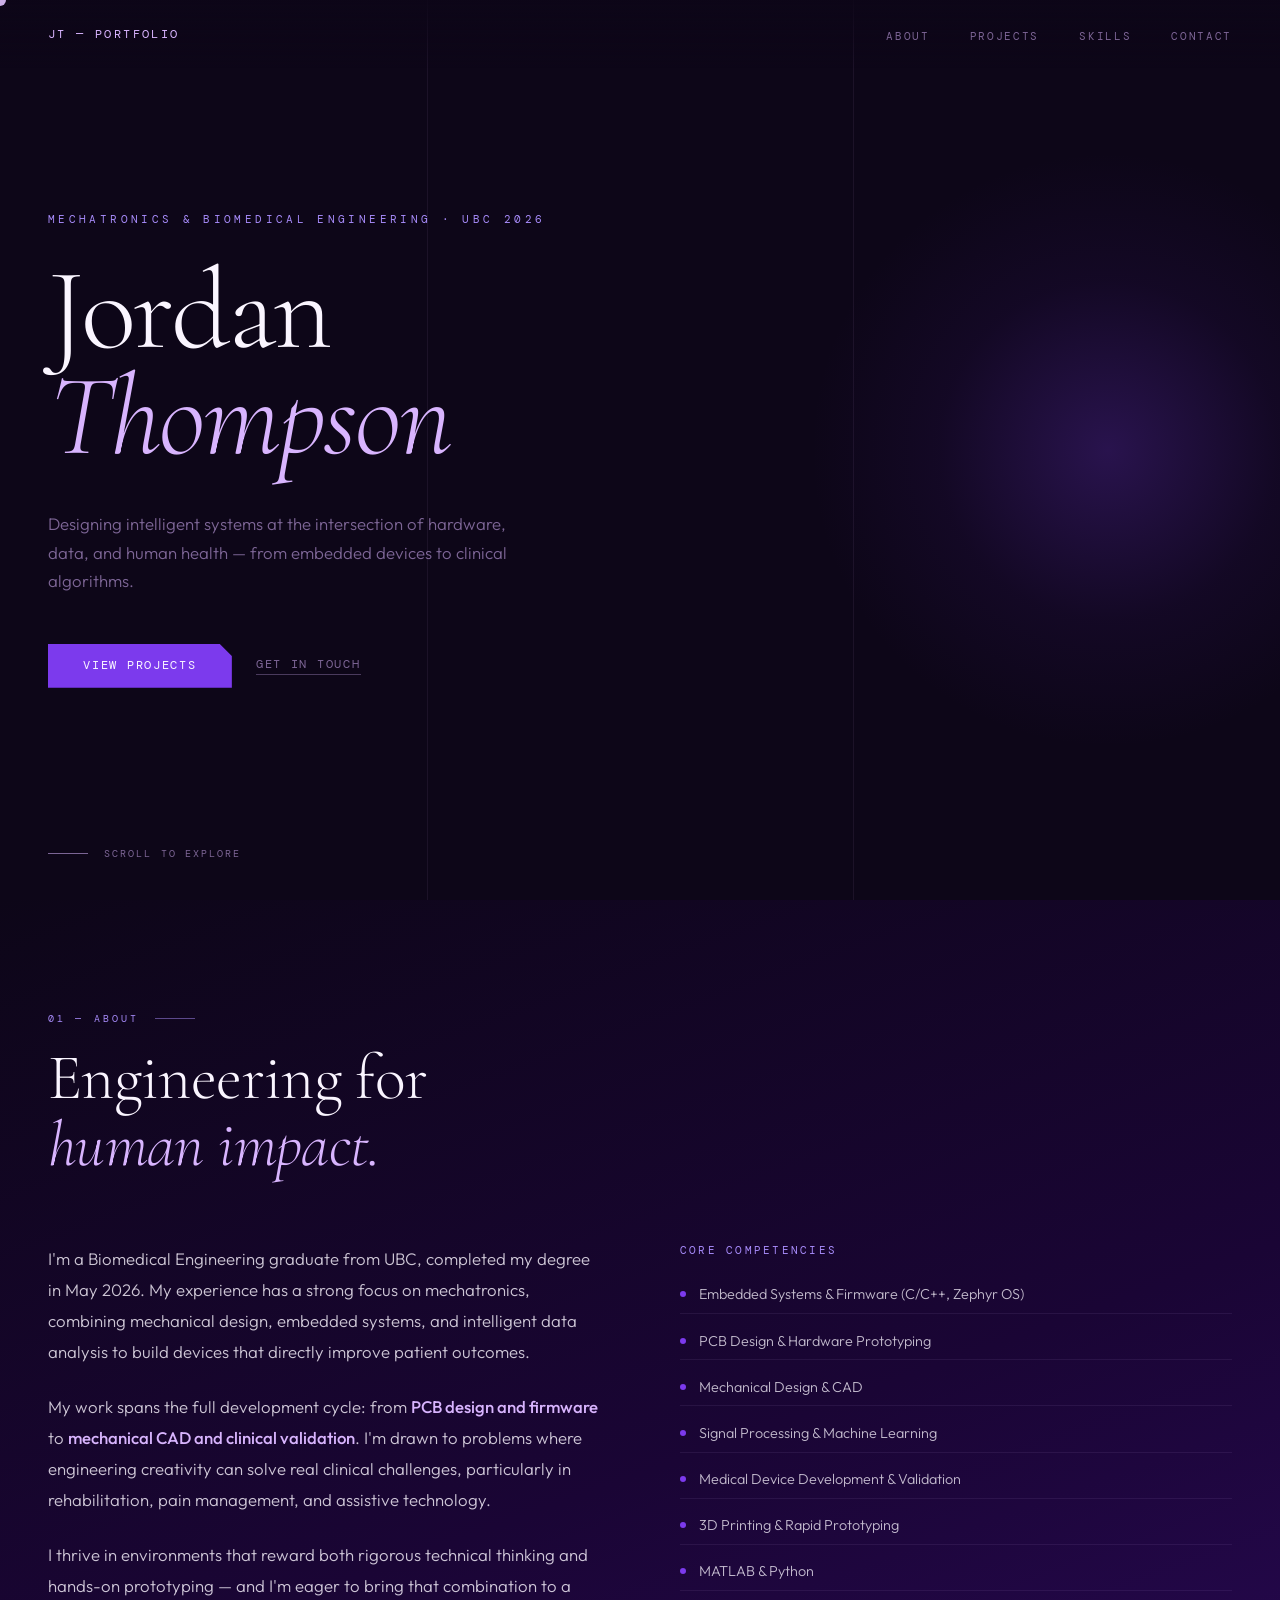
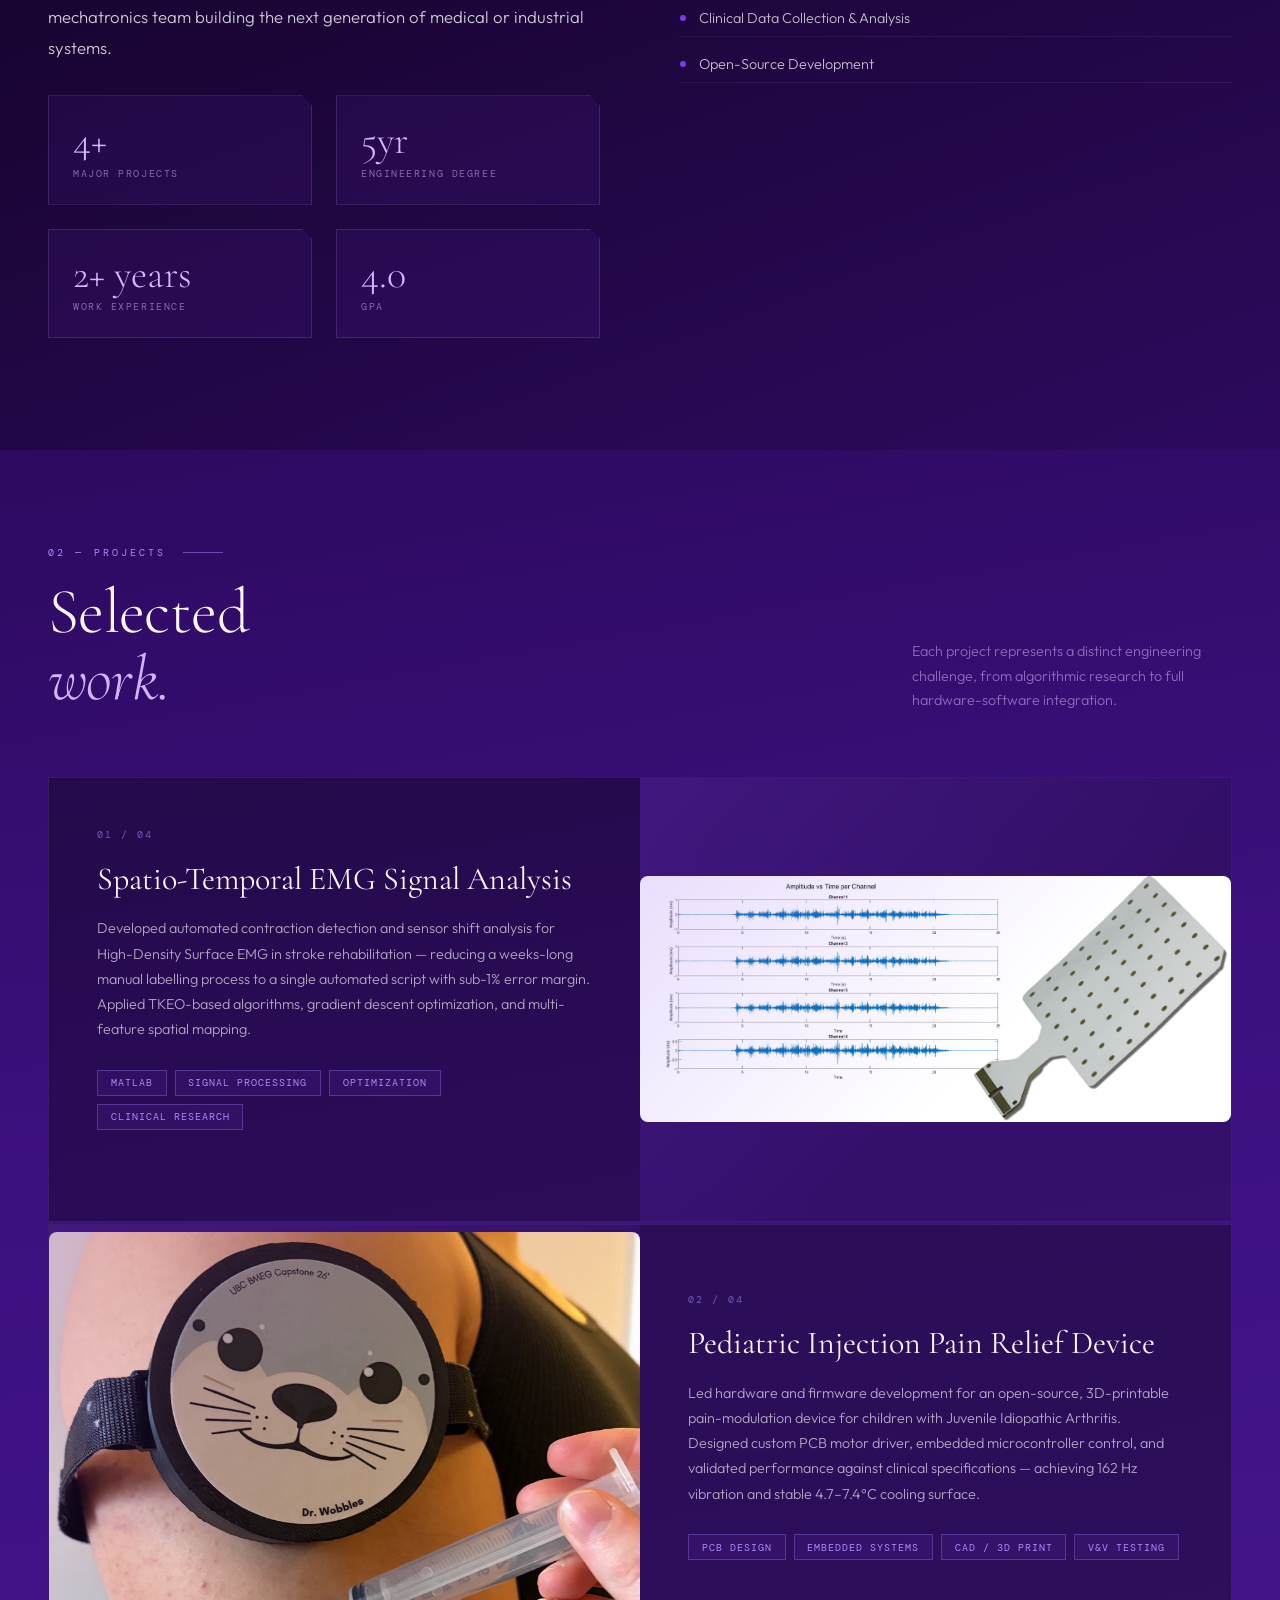
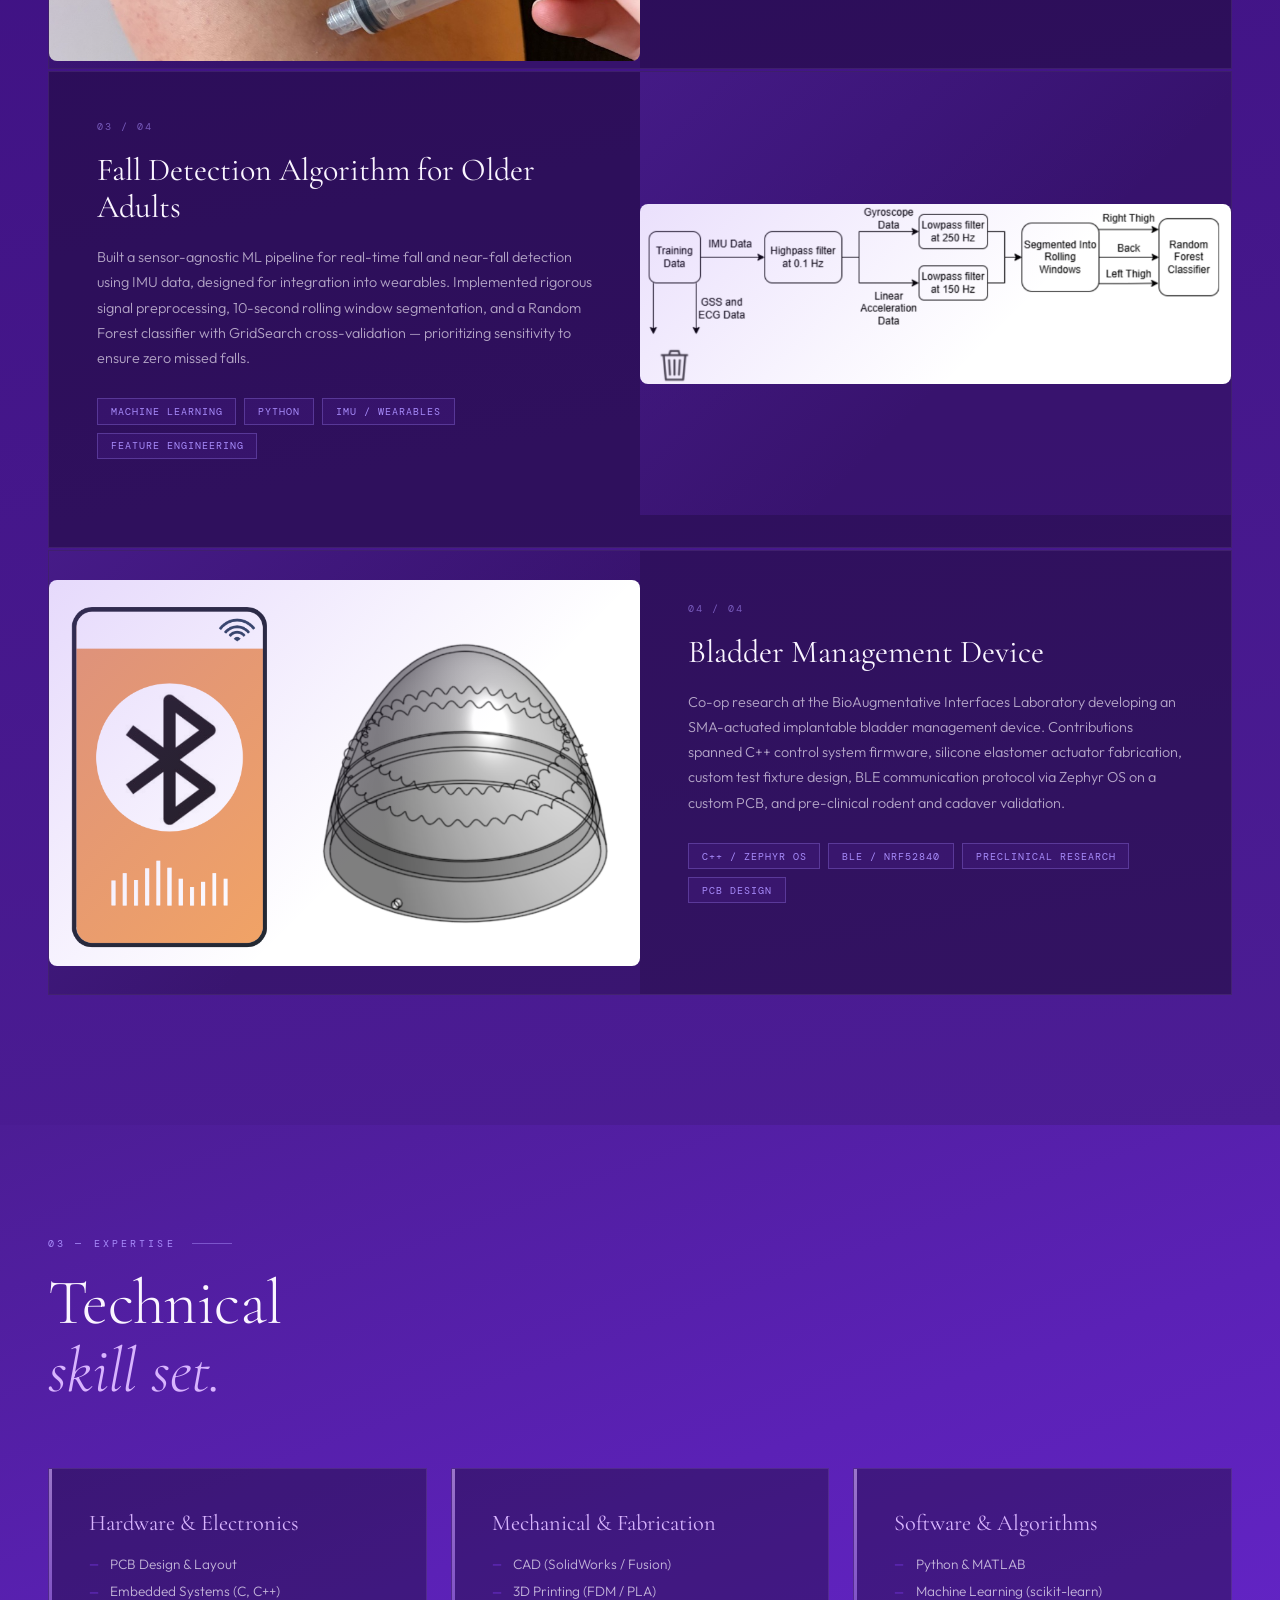
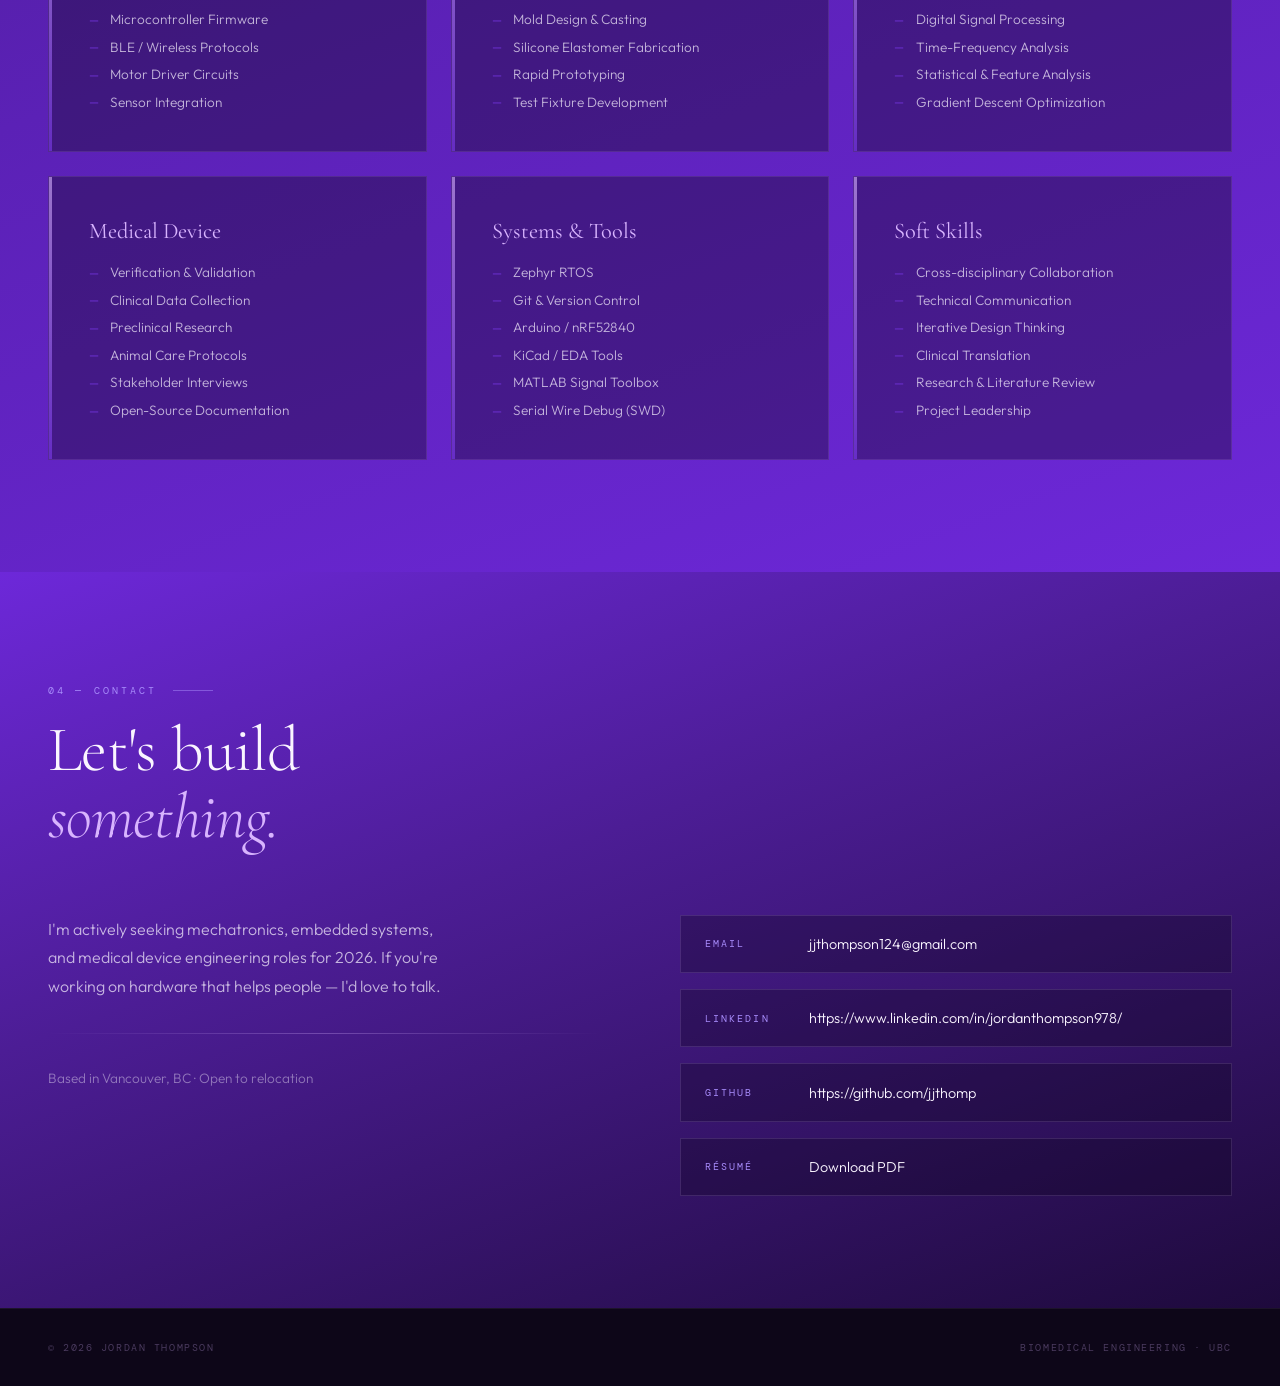
==== index.html @ 3b3543ed "Version 1 of online portfolio" ====
<!DOCTYPE html>
<html lang="en">
<head>
<meta charset="UTF-8">
<meta name="viewport" content="width=device-width, initial-scale=1.0">
<title>Jordan Thompson: Biomedical and Mechatronics Engineer</title>
<link href="https://fonts.googleapis.com/css2?family=Cormorant+Garamond:ital,wght@0,300;0,400;0,600;1,300;1,400&family=DM+Mono:wght@300;400;500&family=Outfit:wght@200;300;400;500;600&display=swap" rel="stylesheet">
<style>
  :root {
    --lilac: #d8b4fe;
    --lavender: #a78bfa;
    --violet: #7c3aed;
    --deep: #4c1d95;
    --midnight: #1e0a3c;
    --nearblack: #0d0618;
    --white: #faf5ff;
    --muted: rgba(216,180,254,0.55);
  }

  *, *::before, *::after { box-sizing: border-box; margin: 0; padding: 0; }

  html { scroll-behavior: smooth; }

  body {
    font-family: 'Outfit', sans-serif;
    background: var(--nearblack);
    color: var(--white);
    overflow-x: hidden;
    cursor: none;
  }

  /* CUSTOM CURSOR */
  .cursor {
    position: fixed;
    width: 12px; height: 12px;
    background: var(--lilac);
    border-radius: 50%;
    pointer-events: none;
    z-index: 9999;
    transform: translate(-50%, -50%);
    transition: transform 0.1s, background 0.3s, width 0.3s, height 0.3s;
    mix-blend-mode: difference;
  }

  /* NAV */
  nav {
    position: fixed;
    top: 0; left: 0; right: 0;
    z-index: 100;
    padding: 1.5rem 3rem;
    display: flex;
    justify-content: space-between;
    align-items: center;
    mix-blend-mode: normal;
    background: linear-gradient(to bottom, rgba(13,6,24,0.9) 0%, transparent 100%);
    backdrop-filter: blur(0px);
  }

  .nav-logo {
    font-family: 'DM Mono', monospace;
    font-size: 0.75rem;
    letter-spacing: 0.2em;
    color: var(--lilac);
    text-transform: uppercase;
    text-decoration: none;
  }

  .nav-links {
    display: flex;
    gap: 2.5rem;
    list-style: none;
  }

  .nav-links a {
    font-family: 'DM Mono', monospace;
    font-size: 0.7rem;
    letter-spacing: 0.15em;
    text-transform: uppercase;
    color: var(--muted);
    text-decoration: none;
    transition: color 0.3s;
  }

  .nav-links a:hover { color: var(--lilac); }

  /* HERO */
  #hero {
    min-height: 100vh;
    background: var(--nearblack);
    display: flex;
    flex-direction: column;
    justify-content: center;
    padding: 0 3rem;
    position: relative;
    overflow: hidden;
  }

  .hero-grid-line {
    position: absolute;
    top: 0; bottom: 0;
    width: 1px;
    background: rgba(216,180,254,0.07);
  }

  .hero-circle {
    position: absolute;
    right: -10%;
    top: 50%;
    transform: translateY(-50%);
    width: 600px; height: 600px;
    border-radius: 50%;
    background: radial-gradient(circle at center, rgba(124,58,237,0.25) 0%, rgba(76,29,149,0.1) 40%, transparent 70%);
    animation: breathe 6s ease-in-out infinite;
  }

  @keyframes breathe {
    0%, 100% { transform: translateY(-50%) scale(1); }
    50% { transform: translateY(-50%) scale(1.08); }
  }

  .hero-tag {
    font-family: 'DM Mono', monospace;
    font-size: 0.7rem;
    letter-spacing: 0.3em;
    text-transform: uppercase;
    color: var(--lavender);
    margin-bottom: 2rem;
    opacity: 0;
    animation: fadeUp 1s 0.3s forwards;
  }

  .hero-name {
    font-family: 'Cormorant Garamond', serif;
    font-size: clamp(4rem, 9vw, 9rem);
    font-weight: 300;
    line-height: 0.92;
    letter-spacing: -0.02em;
    color: var(--white);
    opacity: 0;
    animation: fadeUp 1s 0.5s forwards;
  }

  .hero-name em {
    font-style: italic;
    color: var(--lilac);
  }

  .hero-sub {
    margin-top: 2.5rem;
    font-size: 1.05rem;
    font-weight: 300;
    color: var(--muted);
    max-width: 480px;
    line-height: 1.7;
    opacity: 0;
    animation: fadeUp 1s 0.7s forwards;
  }

  .hero-cta {
    margin-top: 3rem;
    display: flex;
    gap: 1.5rem;
    align-items: center;
    opacity: 0;
    animation: fadeUp 1s 0.9s forwards;
  }

  .btn-primary {
    display: inline-block;
    padding: 0.9rem 2.2rem;
    background: var(--violet);
    color: var(--white);
    text-decoration: none;
    font-family: 'DM Mono', monospace;
    font-size: 0.72rem;
    letter-spacing: 0.15em;
    text-transform: uppercase;
    border: none;
    cursor: none;
    transition: background 0.3s, transform 0.2s;
    clip-path: polygon(0 0, calc(100% - 12px) 0, 100% 12px, 100% 100%, 0 100%);
  }
  .btn-primary:hover { background: var(--lavender); transform: translateY(-2px); }

  .btn-ghost {
    font-family: 'DM Mono', monospace;
    font-size: 0.72rem;
    letter-spacing: 0.15em;
    text-transform: uppercase;
    color: var(--muted);
    text-decoration: none;
    border-bottom: 1px solid rgba(216,180,254,0.3);
    padding-bottom: 2px;
    cursor: none;
    transition: color 0.3s, border-color 0.3s;
  }
  .btn-ghost:hover { color: var(--lilac); border-color: var(--lilac); }

  .hero-scroll-indicator {
    position: absolute;
    bottom: 2.5rem;
    left: 3rem;
    display: flex;
    align-items: center;
    gap: 1rem;
    opacity: 0;
    animation: fadeUp 1s 1.2s forwards;
  }

  .scroll-line {
    width: 40px; height: 1px;
    background: var(--muted);
    position: relative;
    overflow: hidden;
  }
  .scroll-line::after {
    content: '';
    position: absolute;
    top: 0; left: -100%;
    width: 100%; height: 100%;
    background: var(--lilac);
    animation: scrollSlide 2s 1.5s ease-in-out infinite;
  }
  @keyframes scrollSlide {
    0% { left: -100%; }
    100% { left: 100%; }
  }

  .scroll-text {
    font-family: 'DM Mono', monospace;
    font-size: 0.65rem;
    letter-spacing: 0.2em;
    text-transform: uppercase;
    color: var(--muted);
  }

  @keyframes fadeUp {
    from { opacity: 0; transform: translateY(30px); }
    to { opacity: 1; transform: translateY(0); }
  }

  /* SECTION BASE */
  section {
    min-height: 100vh;
    padding: 7rem 3rem;
    position: relative;
    overflow: hidden;
  }

  /* SECTION LABEL */
  .section-label {
    font-family: 'DM Mono', monospace;
    font-size: 0.65rem;
    letter-spacing: 0.3em;
    text-transform: uppercase;
    color: var(--lavender);
    margin-bottom: 1.2rem;
    display: flex;
    align-items: center;
    gap: 1rem;
  }
  .section-label::after {
    content: '';
    flex: 0 0 40px;
    height: 1px;
    background: var(--lavender);
    opacity: 0.5;
  }

  .section-title {
    font-family: 'Cormorant Garamond', serif;
    font-size: clamp(2.5rem, 5vw, 4.5rem);
    font-weight: 300;
    line-height: 1.05;
    letter-spacing: -0.01em;
  }

  /* ABOUT */
  #about {
    background: linear-gradient(160deg, #0d0618 0%, #1a0535 50%, #2d0a5f 100%);
  }

  .about-layout {
    display: grid;
    grid-template-columns: 1fr 1fr;
    gap: 5rem;
    margin-top: 4rem;
    align-items: start;
  }

  .about-text p {
    font-size: 1.05rem;
    font-weight: 300;
    line-height: 1.85;
    color: rgba(250,245,255,0.8);
    margin-bottom: 1.5rem;
  }

  .about-text p strong {
    color: var(--lilac);
    font-weight: 500;
  }

  .about-stats {
    display: grid;
    grid-template-columns: 1fr 1fr;
    gap: 1.5rem;
    margin-top: 2rem;
  }

  .stat-box {
    padding: 1.5rem;
    border: 1px solid rgba(216,180,254,0.15);
    background: rgba(124,58,237,0.08);
    clip-path: polygon(0 0, calc(100% - 10px) 0, 100% 10px, 100% 100%, 0 100%);
    transition: border-color 0.3s, background 0.3s;
  }
  .stat-box:hover {
    border-color: rgba(216,180,254,0.4);
    background: rgba(124,58,237,0.15);
  }

  .stat-value {
    font-family: 'Cormorant Garamond', serif;
    font-size: 2.5rem;
    font-weight: 300;
    color: var(--lilac);
    line-height: 1;
  }

  .stat-label {
    font-family: 'DM Mono', monospace;
    font-size: 0.65rem;
    letter-spacing: 0.15em;
    text-transform: uppercase;
    color: var(--muted);
    margin-top: 0.4rem;
  }

  .about-skills-title {
    font-family: 'DM Mono', monospace;
    font-size: 0.7rem;
    letter-spacing: 0.2em;
    text-transform: uppercase;
    color: var(--lavender);
    margin-bottom: 1.2rem;
  }

  .skill-list {
    list-style: none;
    display: flex;
    flex-direction: column;
    gap: 0.5rem;
  }

  .skill-list li {
    display: flex;
    align-items: center;
    gap: 0.8rem;
    font-size: 0.9rem;
    font-weight: 300;
    color: rgba(250,245,255,0.75);
    padding: 0.6rem 0;
    border-bottom: 1px solid rgba(216,180,254,0.08);
  }

  .skill-list li::before {
    content: '';
    width: 6px; height: 6px;
    background: var(--violet);
    border-radius: 50%;
    flex-shrink: 0;
  }

  /* PROJECTS */
  #projects {
    background: linear-gradient(170deg, #2d0a5f 0%, #3d1080 30%, #4c1d95 100%);
    min-height: auto;
    padding-bottom: 8rem;
  }

  .projects-intro {
    display: flex;
    justify-content: space-between;
    align-items: flex-end;
    margin-bottom: 4rem;
    flex-wrap: wrap;
    gap: 2rem;
  }

  .project-card {
    display: grid;
    grid-template-columns: 1fr 1fr;
    gap: 0;
    margin-bottom: 2px;
    background: rgba(13,6,24,0.4);
    border: 1px solid rgba(216,180,254,0.1);
    opacity: 0;
    transform: translateY(40px);
    transition: opacity 0.6s ease, transform 0.6s ease, border-color 0.4s, background 0.3s;
    text-decoration: none;
    color: inherit;
    cursor: none;
  }

  .project-card.visible {
    opacity: 1;
    transform: translateY(0);
  }

  .project-card:hover {
    border-color: rgba(216,180,254,0.4);
    background: rgba(20,8,40,0.7);
  }

  .project-card:hover .project-arrow {
    opacity: 1;
    transform: translateX(0);
  }

  .project-card:nth-child(even) {
    direction: rtl;
  }
  .project-card:nth-child(even) > * {
    direction: ltr;
  }

  .project-image-area {
    aspect-ratio: 4/3;
    background: rgba(76,29,149,0.3);
    position: relative;
    overflow: hidden;
    display: flex;
    align-items: center;
    justify-content: center;
  }

  .project-image-area img {
    width: 100%;
    height: 100%;
    object-fit: cover;
    display: block;
    max-width: 800px; 
    height: auto;     
    border-radius: 8px;
  }


  .project-image-placeholder {
    display: flex;
    flex-direction: column;
    align-items: center;
    gap: 1rem;
    opacity: 0.4;
  }

  .placeholder-icon {
    width: 60px; height: 60px;
    border: 1px solid var(--muted);
    border-radius: 50%;
    display: flex;
    align-items: center;
    justify-content: center;
    font-size: 1.5rem;
  }

  .placeholder-text {
    font-family: 'DM Mono', monospace;
    font-size: 0.65rem;
    letter-spacing: 0.2em;
    text-transform: uppercase;
    color: var(--muted);
    text-align: center;
  }

  .project-image-area::before {
    content: '';
    position: absolute;
    inset: 0;
    background: linear-gradient(135deg, rgba(124,58,237,0.2) 0%, transparent 60%);
    z-index: 1;
    pointer-events: none;
  }

  .project-content {
    padding: 3rem;
    display: flex;
    flex-direction: column;
    justify-content: center;
    gap: 1.2rem;
  }

  .project-arrow {
    display: inline-flex;
    align-items: center;
    gap: 0.5rem;
    font-family: 'DM Mono', monospace;
    font-size: 0.65rem;
    letter-spacing: 0.15em;
    text-transform: uppercase;
    color: var(--lavender);
    opacity: 0;
    transform: translateX(-8px);
    transition: opacity 0.3s, transform 0.3s;
    margin-top: 0.5rem;
  }
  .project-arrow::after { content: ' →'; }

  .project-number {
    font-family: 'DM Mono', monospace;
    font-size: 0.65rem;
    letter-spacing: 0.2em;
    color: var(--lavender);
    opacity: 0.6;
  }

  .project-title {
    font-family: 'Cormorant Garamond', serif;
    font-size: 2rem;
    font-weight: 400;
    line-height: 1.15;
    color: var(--white);
  }

  .project-desc {
    font-size: 0.9rem;
    font-weight: 300;
    line-height: 1.75;
    color: rgba(250,245,255,0.65);
  }

  .project-tags {
    display: flex;
    flex-wrap: wrap;
    gap: 0.5rem;
    margin-top: 0.5rem;
  }

  .tag {
    font-family: 'DM Mono', monospace;
    font-size: 0.62rem;
    letter-spacing: 0.1em;
    text-transform: uppercase;
    padding: 0.35rem 0.8rem;
    border: 1px solid rgba(167,139,250,0.3);
    color: var(--lavender);
    background: rgba(124,58,237,0.1);
  }

  /* SKILLS SECTION */
  #skills {
    background: linear-gradient(160deg, #4c1d95 0%, #5b21b6 40%, #6d28d9 100%);
  }

  .skills-grid {
    display: grid;
    grid-template-columns: repeat(3, 1fr);
    gap: 1.5rem;
    margin-top: 4rem;
  }

  .skill-category {
    padding: 2.5rem;
    border: 1px solid rgba(216,180,254,0.12);
    background: rgba(13,6,24,0.35);
    position: relative;
    overflow: hidden;
    transition: border-color 0.3s;
  }

  .skill-category::before {
    content: '';
    position: absolute;
    top: 0; left: 0;
    width: 3px; height: 100%;
    background: linear-gradient(to bottom, var(--lilac), var(--violet));
    opacity: 0.6;
  }

  .skill-category:hover {
    border-color: rgba(216,180,254,0.3);
  }

  .skill-category-title {
    font-family: 'Cormorant Garamond', serif;
    font-size: 1.4rem;
    font-weight: 400;
    color: var(--lilac);
    margin-bottom: 1.2rem;
  }

  .skill-items {
    list-style: none;
    display: flex;
    flex-direction: column;
    gap: 0.6rem;
  }

  .skill-items li {
    font-size: 0.85rem;
    font-weight: 300;
    color: rgba(250,245,255,0.7);
    display: flex;
    align-items: center;
    gap: 0.7rem;
  }

  .skill-items li::before {
    content: '—';
    color: var(--violet);
    font-size: 0.75rem;
  }

  /* CONTACT */
  #contact {
    background: linear-gradient(160deg, #6d28d9 0%, #4c1d95 40%, #1e0a3c 100%);
    min-height: 60vh;
    display: flex;
    flex-direction: column;
    justify-content: center;
  }

  .contact-layout {
    display: grid;
    grid-template-columns: 1fr 1fr;
    gap: 5rem;
    margin-top: 4rem;
    align-items: start;
  }

  .contact-text {
    font-size: 1rem;
    font-weight: 300;
    line-height: 1.8;
    color: rgba(250,245,255,0.7);
    max-width: 400px;
  }

  .contact-links {
    display: flex;
    flex-direction: column;
    gap: 1rem;
  }

  .contact-link {
    display: flex;
    align-items: center;
    gap: 1.5rem;
    padding: 1.2rem 1.5rem;
    border: 1px solid rgba(216,180,254,0.15);
    background: rgba(13,6,24,0.3);
    text-decoration: none;
    color: var(--white);
    transition: background 0.3s, border-color 0.3s, transform 0.2s;
    cursor: none;
  }

  .contact-link:hover {
    background: rgba(124,58,237,0.2);
    border-color: rgba(216,180,254,0.4);
    transform: translateX(6px);
  }

  .contact-link-label {
    font-family: 'DM Mono', monospace;
    font-size: 0.65rem;
    letter-spacing: 0.2em;
    text-transform: uppercase;
    color: var(--lavender);
    flex: 0 0 80px;
  }

  .contact-link-value {
    font-size: 0.9rem;
    font-weight: 300;
  }

  /* FOOTER */
  footer {
    background: var(--nearblack);
    padding: 2rem 3rem;
    display: flex;
    justify-content: space-between;
    align-items: center;
    border-top: 1px solid rgba(216,180,254,0.08);
  }

  footer p {
    font-family: 'DM Mono', monospace;
    font-size: 0.65rem;
    letter-spacing: 0.15em;
    color: rgba(216,180,254,0.3);
    text-transform: uppercase;
  }

  /* DIVIDER */
  .divider {
    width: 100%;
    height: 1px;
    background: linear-gradient(to right, transparent, rgba(216,180,254,0.3), transparent);
    margin: 2rem 0;
  }

  /* DECORATIVE */
  .deco-dot-grid {
    position: absolute;
    pointer-events: none;
    opacity: 0.04;
  }

  /* SCROLL FADE IN */
  .fade-in {
    opacity: 0;
    transform: translateY(30px);
    transition: opacity 0.7s ease, transform 0.7s ease;
  }
  .fade-in.visible {
    opacity: 1;
    transform: translateY(0);
  }

  /* RESPONSIVE */
  @media (max-width: 900px) {
    nav { padding: 1.2rem 1.5rem; }
    section { padding: 5rem 1.5rem; }
    #hero { padding: 0 1.5rem; }
    .about-layout, .contact-layout, .skills-grid { grid-template-columns: 1fr; gap: 2rem; }
    .project-card { grid-template-columns: 1fr; }
    .project-card:nth-child(even) { direction: ltr; }
    .skills-grid { grid-template-columns: 1fr 1fr; }
    .hero-circle { width: 300px; height: 300px; }
    .nav-links { gap: 1.2rem; }
  }

  @media (max-width: 600px) {
    .skills-grid { grid-template-columns: 1fr; }
    .about-stats { grid-template-columns: 1fr; }
    .hero-name { font-size: 3.5rem; }
    .nav-links { display: none; }
  }
</style>
</head>
<body>

<div class="cursor" id="cursor"></div>
<div class="cursor-ring" id="cursorRing"></div>

<nav>
  <a href="#hero" class="nav-logo">JT — Portfolio</a>
  <ul class="nav-links">
    <li><a href="#about">About</a></li>
    <li><a href="#projects">Projects</a></li>
    <li><a href="#skills">Skills</a></li>
    <li><a href="#contact">Contact</a></li>
  </ul>
</nav>

<!-- HERO -->
<section id="hero">
  <!-- Grid lines decoration -->
  <div class="hero-grid-line" style="left: 33.33%"></div>
  <div class="hero-grid-line" style="left: 66.66%"></div>
  <div class="hero-circle"></div>

  <div style="position:relative; z-index:2; max-width: 900px;">
    <p class="hero-tag">Mechatronics &amp; Biomedical Engineering · UBC 2026</p>
    <h1 class="hero-name">Jordan<br><em>Thompson</em></h1>
    <p class="hero-sub">Designing intelligent systems at the intersection of hardware, data, and human health — from embedded devices to clinical algorithms.</p>
    <div class="hero-cta">
      <a href="#projects" class="btn-primary">View Projects</a>
      <a href="#contact" class="btn-ghost">Get in Touch</a>
    </div>
  </div>

  <div class="hero-scroll-indicator">
    <div class="scroll-line"></div>
    <span class="scroll-text">Scroll to explore</span>
  </div>
</section>

<!-- ABOUT -->
<section id="about">
  <div class="section-label">01 — About</div>
  <h2 class="section-title fade-in">Engineering for<br><em style="font-style:italic; color: var(--lilac);">human impact.</em></h2>

  <div class="about-layout">
    <div class="about-text fade-in">
      <p>I'm a Biomedical Engineering graduate from UBC</strong>, completed my degree in May 2026. My experience has a strong focus on mechatronics, combining mechanical design, embedded systems, and intelligent data analysis to build devices that directly improve patient outcomes.</p>
      <p>My work spans the full development cycle: from <strong>PCB design and firmware</strong> to <strong>mechanical CAD and clinical validation</strong>. I'm drawn to problems where engineering creativity can solve real clinical challenges, particularly in rehabilitation, pain management, and assistive technology.</p>
      <p>I thrive in environments that reward both rigorous technical thinking and hands-on prototyping — and I'm eager to bring that combination to a mechatronics team building the next generation of medical or industrial systems.</p>

      <div class="about-stats">
        <div class="stat-box">
          <div class="stat-value">4+</div>
          <div class="stat-label">Major Projects</div>
        </div>
        <div class="stat-box">
          <div class="stat-value">5yr</div>
          <div class="stat-label">Engineering Degree</div>
        </div>
        <div class="stat-box">
          <div class="stat-value">2+ years </div>
          <div class="stat-label">Work Experience</div>
        </div>
        <div class="stat-box">
          <div class="stat-value">4.0</div>
          <div class="stat-label">GPA</div>
        </div>
      </div>
    </div>

    <div class="fade-in">
      <p class="about-skills-title">Core Competencies</p>
      <ul class="skill-list">
        <li>Embedded Systems & Firmware (C/C++, Zephyr OS)</li>
        <li>PCB Design & Hardware Prototyping</li>
        <li>Mechanical Design & CAD</li>
        <li>Signal Processing & Machine Learning</li>
        <li>Medical Device Development & Validation</li>
        <li>3D Printing & Rapid Prototyping</li>
        <li>MATLAB & Python</li>
        <li>Clinical Data Collection & Analysis</li>
        <li>Open-Source Development</li>
      </ul>
    </div>
  </div>
</section>

<!-- PROJECTS -->
<section id="projects" style="padding-top: 6rem;">
  <div class="projects-intro">
    <div>
      <div class="section-label">02 — Projects</div>
      <h2 class="section-title fade-in">Selected<br><em style="font-style:italic; color: var(--lilac);">work.</em></h2>
    </div>
    <p class="fade-in" style="max-width:320px; font-size:0.9rem; font-weight:300; color:var(--muted); line-height:1.7;">Each project represents a distinct engineering challenge, from algorithmic research to full hardware-software integration.</p>
  </div>

  <!-- Project 1 -->
  <a href="project-emg.html" class="project-card">
    <div class="project-image-area">
      <img src="sEMG_photo.png" alt="EMG Signal Analysis">
    </div>
    <div class="project-content">
      <span class="project-number">01 / 04</span>
      <h3 class="project-title">Spatio-Temporal EMG Signal Analysis</h3>
      <p class="project-desc">Developed automated contraction detection and sensor shift analysis for High-Density Surface EMG in stroke rehabilitation — reducing a weeks-long manual labelling process to a single automated script with sub-1% error margin. Applied TKEO-based algorithms, gradient descent optimization, and multi-feature spatial mapping.</p>
      <div class="project-tags">
        <span class="tag">MATLAB</span>
        <span class="tag">Signal Processing</span>
        <span class="tag">Optimization</span>
        <span class="tag">Clinical Research</span>
      </div>
      <span class="project-arrow">View case study</span>
    </div>
  </a>

  <!-- Project 2 -->
  <a href="project-pain-device.html" class="project-card">
    <div class="project-image-area">
      <img src="Picture1.png" alt="Pediatric Pain Device">
    </div>
    <div class="project-content">
      <span class="project-number">02 / 04</span>
      <h3 class="project-title">Pediatric Injection Pain Relief Device</h3>
      <p class="project-desc">Led hardware and firmware development for an open-source, 3D-printable pain-modulation device for children with Juvenile Idiopathic Arthritis. Designed custom PCB motor driver, embedded microcontroller control, and validated performance against clinical specifications — achieving 162 Hz vibration and stable 4.7–7.4°C cooling surface.</p>
      <div class="project-tags">
        <span class="tag">PCB Design</span>
        <span class="tag">Embedded Systems</span>
        <span class="tag">CAD / 3D Print</span>
        <span class="tag">V&amp;V Testing</span>
      </div>
      <span class="project-arrow">View case study</span>
    </div>
  </a>

  <!-- Project 3 -->
  <a href="project-fall-detection.html" class="project-card">
    <div class="project-image-area">
      <img src="processPipeline.png" alt="Fall Detection">
    </div>
    <div class="project-content">
      <span class="project-number">03 / 04</span>
      <h3 class="project-title">Fall Detection Algorithm for Older Adults</h3>
      <p class="project-desc">Built a sensor-agnostic ML pipeline for real-time fall and near-fall detection using IMU data, designed for integration into wearables. Implemented rigorous signal preprocessing, 10-second rolling window segmentation, and a Random Forest classifier with GridSearch cross-validation — prioritizing sensitivity to ensure zero missed falls.</p>
      <div class="project-tags">
        <span class="tag">Machine Learning</span>
        <span class="tag">Python</span>
        <span class="tag">IMU / Wearables</span>
        <span class="tag">Feature Engineering</span>
      </div>
      <span class="project-arrow">View case study</span>
    </div>
  </a>

  <!-- Project 4 -->
  <a href="project-bladder.html" class="project-card">
    <div class="project-image-area">
      <img src="bladderCoverPhoto.png" alt="Bladder Management Device">
      </div>
    </div>
    <div class="project-content">
      <span class="project-number">04 / 04</span>
      <h3 class="project-title">Bladder Management Device</h3>
      <p class="project-desc">Co-op research at the BioAugmentative Interfaces Laboratory developing an SMA-actuated implantable bladder management device. Contributions spanned C++ control system firmware, silicone elastomer actuator fabrication, custom test fixture design, BLE communication protocol via Zephyr OS on a custom PCB, and pre-clinical rodent and cadaver validation.</p>
      <div class="project-tags">
        <span class="tag">C++ / Zephyr OS</span>
        <span class="tag">BLE / nRF52840</span>
        <span class="tag">Preclinical Research</span>
        <span class="tag">PCB Design</span>
      </div>
      <span class="project-arrow">View case study</span>
    </div>
  </a>

</section>

<!-- SKILLS -->
<section id="skills">
  <div class="section-label">03 — Expertise</div>
  <h2 class="section-title fade-in">Technical<br><em style="font-style:italic; color: var(--lilac);">skill set.</em></h2>

  <div class="skills-grid">
    <div class="skill-category fade-in">
      <h3 class="skill-category-title">Hardware & Electronics</h3>
      <ul class="skill-items">
        <li>PCB Design & Layout</li>
        <li>Embedded Systems (C, C++)</li>
        <li>Microcontroller Firmware</li>
        <li>BLE / Wireless Protocols</li>
        <li>Motor Driver Circuits</li>
        <li>Sensor Integration</li>
      </ul>
    </div>

    <div class="skill-category fade-in" style="transition-delay:0.1s">
      <h3 class="skill-category-title">Mechanical & Fabrication</h3>
      <ul class="skill-items">
        <li>CAD (SolidWorks / Fusion)</li>
        <li>3D Printing (FDM / PLA)</li>
        <li>Mold Design & Casting</li>
        <li>Silicone Elastomer Fabrication</li>
        <li>Rapid Prototyping</li>
        <li>Test Fixture Development</li>
      </ul>
    </div>

    <div class="skill-category fade-in" style="transition-delay:0.2s">
      <h3 class="skill-category-title">Software & Algorithms</h3>
      <ul class="skill-items">
        <li>Python & MATLAB</li>
        <li>Machine Learning (scikit-learn)</li>
        <li>Digital Signal Processing</li>
        <li>Time-Frequency Analysis</li>
        <li>Statistical & Feature Analysis</li>
        <li>Gradient Descent Optimization</li>
      </ul>
    </div>

    <div class="skill-category fade-in" style="transition-delay:0.1s">
      <h3 class="skill-category-title">Medical Device</h3>
      <ul class="skill-items">
        <li>Verification & Validation</li>
        <li>Clinical Data Collection</li>
        <li>Preclinical Research</li>
        <li>Animal Care Protocols</li>
        <li>Stakeholder Interviews</li>
        <li>Open-Source Documentation</li>
      </ul>
    </div>

    <div class="skill-category fade-in" style="transition-delay:0.2s">
      <h3 class="skill-category-title">Systems & Tools</h3>
      <ul class="skill-items">
        <li>Zephyr RTOS</li>
        <li>Git & Version Control</li>
        <li>Arduino / nRF52840</li>
        <li>KiCad / EDA Tools</li>
        <li>MATLAB Signal Toolbox</li>
        <li>Serial Wire Debug (SWD)</li>
      </ul>
    </div>

    <div class="skill-category fade-in" style="transition-delay:0.3s">
      <h3 class="skill-category-title">Soft Skills</h3>
      <ul class="skill-items">
        <li>Cross-disciplinary Collaboration</li>
        <li>Technical Communication</li>
        <li>Iterative Design Thinking</li>
        <li>Clinical Translation</li>
        <li>Research & Literature Review</li>
        <li>Project Leadership</li>
      </ul>
    </div>
  </div>
</section>

<!-- CONTACT -->
<section id="contact">
  <div class="section-label">04 — Contact</div>
  <h2 class="section-title fade-in">Let's build<br><em style="font-style:italic; color: var(--lilac);">something.</em></h2>

  <div class="contact-layout">
    <div class="fade-in">
      <p class="contact-text">I'm actively seeking mechatronics, embedded systems, and medical device engineering roles for 2026. If you're working on hardware that helps people — I'd love to talk.</p>
      <div class="divider"></div>
      <p class="contact-text" style="font-size:0.85rem; opacity:0.6;">Based in Vancouver, BC · Open to relocation</p>
    </div>

    <div class="contact-links fade-in">
      <!-- Replace the href and display values with your real info -->
      <a href="mailto:jjthompson124@gmail.com" class="contact-link">
        <span class="contact-link-label">Email</span>
        <span class="contact-link-value">jjthompson124@gmail.com</span>
      </a>
      <a href="https://www.linkedin.com/in/jordanthompson978/" class="contact-link" target="_blank">
        <span class="contact-link-label">LinkedIn</span>
        <span class="contact-link-value">https://www.linkedin.com/in/jordanthompson978/</span>
      </a>
      <a href="https://github.com/jjthomp" class="contact-link" target="_blank">
        <span class="contact-link-label">GitHub</span>
        <span class="contact-link-value">https://github.com/jjthomp</span>
      </a>
      <a href="Jordan Thompson Resume PDF.pdf" class="contact-link" target="_blank">
        <span class="contact-link-label">Résumé</span>
        <span class="contact-link-value">Download PDF</span>
      </a>
    </div>
  </div>
</section>

<footer>
  <p>© 2026 Jordan Thompson</p>
  <p>Biomedical Engineering · UBC</p>
</footer>

<script>
  // Custom cursor
  const cursor = document.getElementById('cursor');
  const ring = document.getElementById('cursorRing');
  let mx = 0, my = 0, rx = 0, ry = 0;

  document.addEventListener('mousemove', e => {
    mx = e.clientX; my = e.clientY;
    cursor.style.left = mx + 'px';
    cursor.style.top = my + 'px';
  });

  function animateRing() {
    rx += (mx - rx) * 0.12;
    ry += (my - ry) * 0.12;
    ring.style.left = rx + 'px';
    ring.style.top = ry + 'px';
    requestAnimationFrame(animateRing);
  }
  animateRing();

  document.querySelectorAll('a, button').forEach(el => {
    el.addEventListener('mouseenter', () => {
      cursor.style.transform = 'translate(-50%,-50%) scale(2)';
      ring.style.transform = 'translate(-50%,-50%) scale(1.5)';
    });
    el.addEventListener('mouseleave', () => {
      cursor.style.transform = 'translate(-50%,-50%) scale(1)';
      ring.style.transform = 'translate(-50%,-50%) scale(1)';
    });
  });

  // Scroll-triggered fade-ins
  const observer = new IntersectionObserver((entries) => {
    entries.forEach(entry => {
      if (entry.isIntersecting) {
        entry.target.classList.add('visible');
      }
    });
  }, { threshold: 0.15 });

  document.querySelectorAll('.fade-in, .project-card').forEach(el => {
    observer.observe(el);
  });

  // Stagger project cards
  document.querySelectorAll('.project-card').forEach((card, i) => {
    card.style.transitionDelay = (i * 0.12) + 's';
  });
</script>
</body>
</html>
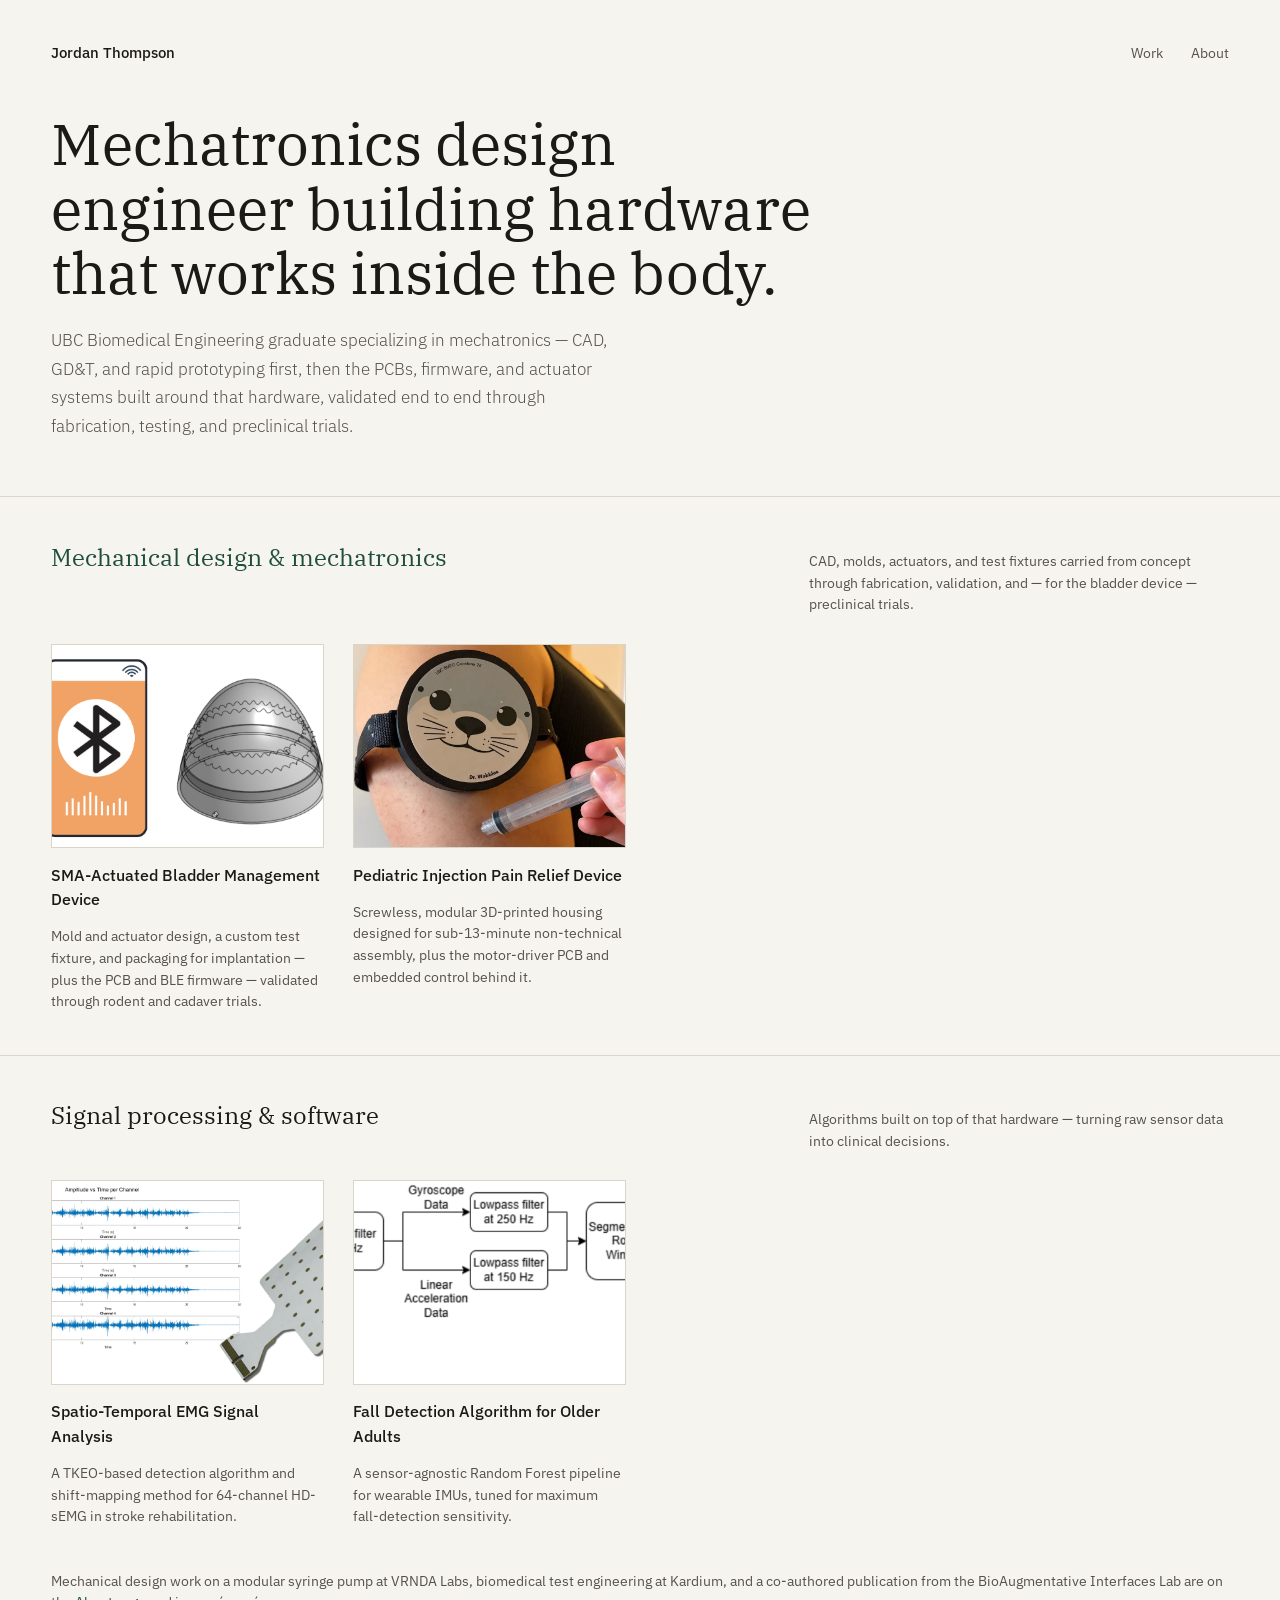
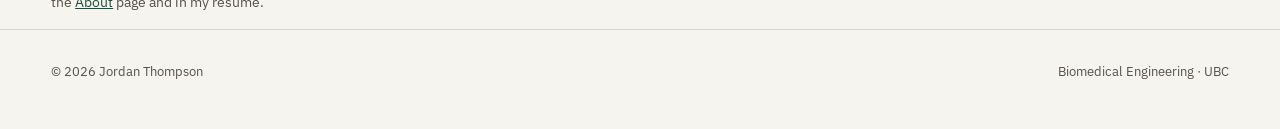
==== commit d43cf21e: "Publication added, theme change, new updates" ====
--- a/index.html
+++ b/index.html
@@ -3,1086 +3,177 @@
 <head>
 <meta charset="UTF-8">
 <meta name="viewport" content="width=device-width, initial-scale=1.0">
-<title>Jordan Thompson: Biomedical and Mechatronics Engineer</title>
-<link href="https://fonts.googleapis.com/css2?family=Cormorant+Garamond:ital,wght@0,300;0,400;0,600;1,300;1,400&family=DM+Mono:wght@300;400;500&family=Outfit:wght@200;300;400;500;600&display=swap" rel="stylesheet">
+<title>Jordan Thompson — Mechatronics Engineer</title>
+<meta name="description" content="Jordan Thompson: mechanical design and mechatronics engineer. CAD, actuator hardware, and firmware for medical devices.">
+<link rel="stylesheet" href="base.css">
 <style>
-  :root {
-    --lilac: #d8b4fe;
-    --lavender: #a78bfa;
-    --violet: #7c3aed;
-    --deep: #4c1d95;
-    --midnight: #1e0a3c;
-    --nearblack: #0d0618;
-    --white: #faf5ff;
-    --muted: rgba(216,180,254,0.55);
+  .intro {
+    max-width: 1280px;
+    margin: 0 auto;
+    padding: 1.5rem 4vw 3.5rem;
+  }
+  .intro h1 {
+    font-family: 'IBM Plex Serif', serif;
+    font-weight: 400;
+    font-size: clamp(2.2rem, 5vw, 3.6rem);
+    line-height: 1.12;
+    max-width: 780px;
+    margin-bottom: 1.3rem;
+  }
+  .intro p {
+    font-size: 1.05rem;
+    color: var(--ink-soft);
+    max-width: 560px;
+    line-height: 1.7;
+    font-weight: 300;
   }
 
-  *, *::before, *::after { box-sizing: border-box; margin: 0; padding: 0; }
-
-  html { scroll-behavior: smooth; }
-
-  body {
-    font-family: 'Outfit', sans-serif;
-    background: var(--nearblack);
-    color: var(--white);
-    overflow-x: hidden;
-    cursor: none;
+  .category {
+    max-width: 1280px;
+    margin: 0 auto;
+    padding: 2.6rem 4vw;
+    border-top: 1px solid var(--line);
+  }
+  .category-heading {
+    display: flex;
+    align-items: baseline;
+    justify-content: space-between;
+    gap: 1.5rem;
+    margin-bottom: 1.8rem;
+    flex-wrap: wrap;
+  }
+  .category-heading h2 {
+    font-family: 'IBM Plex Serif', serif;
+    font-weight: 400;
+    font-size: 1.5rem;
+  }
+  .category-heading p {
+    font-size: 0.9rem;
+    color: var(--ink-soft);
+    max-width: 420px;
   }
 
-  /* CUSTOM CURSOR */
-  .cursor {
-    position: fixed;
-    width: 12px; height: 12px;
-    background: var(--lilac);
-    border-radius: 50%;
-    pointer-events: none;
-    z-index: 9999;
-    transform: translate(-50%, -50%);
-    transition: transform 0.1s, background 0.3s, width 0.3s, height 0.3s;
-    mix-blend-mode: difference;
+  .tile-grid {
+    display: grid;
+    grid-template-columns: repeat(auto-fill, minmax(260px, 1fr));
+    gap: 2.2rem 1.8rem;
   }
-
-  /* NAV */
-  nav {
-    position: fixed;
-    top: 0; left: 0; right: 0;
-    z-index: 100;
-    padding: 1.5rem 3rem;
-    display: flex;
-    justify-content: space-between;
-    align-items: center;
-    mix-blend-mode: normal;
-    background: linear-gradient(to bottom, rgba(13,6,24,0.9) 0%, transparent 100%);
-    backdrop-filter: blur(0px);
-  }
-
-  .nav-logo {
-    font-family: 'DM Mono', monospace;
-    font-size: 0.75rem;
-    letter-spacing: 0.2em;
-    color: var(--lilac);
-    text-transform: uppercase;
+  .tile {
     text-decoration: none;
-  }
-
-  .nav-links {
-    display: flex;
-    gap: 2.5rem;
-    list-style: none;
-  }
-
-  .nav-links a {
-    font-family: 'DM Mono', monospace;
-    font-size: 0.7rem;
-    letter-spacing: 0.15em;
-    text-transform: uppercase;
-    color: var(--muted);
-    text-decoration: none;
-    transition: color 0.3s;
-  }
-
-  .nav-links a:hover { color: var(--lilac); }
-
-  /* HERO */
-  #hero {
-    min-height: 100vh;
-    background: var(--nearblack);
+    color: inherit;
     display: flex;
     flex-direction: column;
-    justify-content: center;
-    padding: 0 3rem;
-    position: relative;
-    overflow: hidden;
+    gap: 0.9rem;
   }
-
-  .hero-grid-line {
-    position: absolute;
-    top: 0; bottom: 0;
-    width: 1px;
-    background: rgba(216,180,254,0.07);
-  }
-
-  .hero-circle {
-    position: absolute;
-    right: -10%;
-    top: 50%;
-    transform: translateY(-50%);
-    width: 600px; height: 600px;
-    border-radius: 50%;
-    background: radial-gradient(circle at center, rgba(124,58,237,0.25) 0%, rgba(76,29,149,0.1) 40%, transparent 70%);
-    animation: breathe 6s ease-in-out infinite;
-  }
-
-  @keyframes breathe {
-    0%, 100% { transform: translateY(-50%) scale(1); }
-    50% { transform: translateY(-50%) scale(1.08); }
-  }
-
-  .hero-tag {
-    font-family: 'DM Mono', monospace;
-    font-size: 0.7rem;
-    letter-spacing: 0.3em;
-    text-transform: uppercase;
-    color: var(--lavender);
-    margin-bottom: 2rem;
-    opacity: 0;
-    animation: fadeUp 1s 0.3s forwards;
-  }
-
-  .hero-name {
-    font-family: 'Cormorant Garamond', serif;
-    font-size: clamp(4rem, 9vw, 9rem);
-    font-weight: 300;
-    line-height: 0.92;
-    letter-spacing: -0.02em;
-    color: var(--white);
-    opacity: 0;
-    animation: fadeUp 1s 0.5s forwards;
-  }
-
-  .hero-name em {
-    font-style: italic;
-    color: var(--lilac);
-  }
-
-  .hero-sub {
-    margin-top: 2.5rem;
-    font-size: 1.05rem;
-    font-weight: 300;
-    color: var(--muted);
-    max-width: 480px;
-    line-height: 1.7;
-    opacity: 0;
-    animation: fadeUp 1s 0.7s forwards;
-  }
-
-  .hero-cta {
-    margin-top: 3rem;
-    display: flex;
-    gap: 1.5rem;
-    align-items: center;
-    opacity: 0;
-    animation: fadeUp 1s 0.9s forwards;
-  }
-
-  .btn-primary {
-    display: inline-block;
-    padding: 0.9rem 2.2rem;
-    background: var(--violet);
-    color: var(--white);
-    text-decoration: none;
-    font-family: 'DM Mono', monospace;
-    font-size: 0.72rem;
-    letter-spacing: 0.15em;
-    text-transform: uppercase;
-    border: none;
-    cursor: none;
-    transition: background 0.3s, transform 0.2s;
-    clip-path: polygon(0 0, calc(100% - 12px) 0, 100% 12px, 100% 100%, 0 100%);
-  }
-  .btn-primary:hover { background: var(--lavender); transform: translateY(-2px); }
-
-  .btn-ghost {
-    font-family: 'DM Mono', monospace;
-    font-size: 0.72rem;
-    letter-spacing: 0.15em;
-    text-transform: uppercase;
-    color: var(--muted);
-    text-decoration: none;
-    border-bottom: 1px solid rgba(216,180,254,0.3);
-    padding-bottom: 2px;
-    cursor: none;
-    transition: color 0.3s, border-color 0.3s;
-  }
-  .btn-ghost:hover { color: var(--lilac); border-color: var(--lilac); }
-
-  .hero-scroll-indicator {
-    position: absolute;
-    bottom: 2.5rem;
-    left: 3rem;
-    display: flex;
-    align-items: center;
-    gap: 1rem;
-    opacity: 0;
-    animation: fadeUp 1s 1.2s forwards;
-  }
-
-  .scroll-line {
-    width: 40px; height: 1px;
-    background: var(--muted);
-    position: relative;
-    overflow: hidden;
-  }
-  .scroll-line::after {
-    content: '';
-    position: absolute;
-    top: 0; left: -100%;
-    width: 100%; height: 100%;
-    background: var(--lilac);
-    animation: scrollSlide 2s 1.5s ease-in-out infinite;
-  }
-  @keyframes scrollSlide {
-    0% { left: -100%; }
-    100% { left: 100%; }
-  }
-
-  .scroll-text {
-    font-family: 'DM Mono', monospace;
-    font-size: 0.65rem;
-    letter-spacing: 0.2em;
-    text-transform: uppercase;
-    color: var(--muted);
-  }
-
-  @keyframes fadeUp {
-    from { opacity: 0; transform: translateY(30px); }
-    to { opacity: 1; transform: translateY(0); }
-  }
-
-  /* SECTION BASE */
-  section {
-    min-height: 100vh;
-    padding: 7rem 3rem;
-    position: relative;
-    overflow: hidden;
-  }
-
-  /* SECTION LABEL */
-  .section-label {
-    font-family: 'DM Mono', monospace;
-    font-size: 0.65rem;
-    letter-spacing: 0.3em;
-    text-transform: uppercase;
-    color: var(--lavender);
-    margin-bottom: 1.2rem;
-    display: flex;
-    align-items: center;
-    gap: 1rem;
-  }
-  .section-label::after {
-    content: '';
-    flex: 0 0 40px;
-    height: 1px;
-    background: var(--lavender);
-    opacity: 0.5;
-  }
-
-  .section-title {
-    font-family: 'Cormorant Garamond', serif;
-    font-size: clamp(2.5rem, 5vw, 4.5rem);
-    font-weight: 300;
-    line-height: 1.05;
-    letter-spacing: -0.01em;
-  }
-
-  /* ABOUT */
-  #about {
-    background: linear-gradient(160deg, #0d0618 0%, #1a0535 50%, #2d0a5f 100%);
-  }
-
-  .about-layout {
-    display: grid;
-    grid-template-columns: 1fr 1fr;
-    gap: 5rem;
-    margin-top: 4rem;
-    align-items: start;
-  }
-
-  .about-text p {
-    font-size: 1.05rem;
-    font-weight: 300;
-    line-height: 1.85;
-    color: rgba(250,245,255,0.8);
-    margin-bottom: 1.5rem;
-  }
-
-  .about-text p strong {
-    color: var(--lilac);
-    font-weight: 500;
-  }
-
-  .about-stats {
-    display: grid;
-    grid-template-columns: 1fr 1fr;
-    gap: 1.5rem;
-    margin-top: 2rem;
-  }
-
-  .stat-box {
-    padding: 1.5rem;
-    border: 1px solid rgba(216,180,254,0.15);
-    background: rgba(124,58,237,0.08);
-    clip-path: polygon(0 0, calc(100% - 10px) 0, 100% 10px, 100% 100%, 0 100%);
-    transition: border-color 0.3s, background 0.3s;
-  }
-  .stat-box:hover {
-    border-color: rgba(216,180,254,0.4);
-    background: rgba(124,58,237,0.15);
-  }
-
-  .stat-value {
-    font-family: 'Cormorant Garamond', serif;
-    font-size: 2.5rem;
-    font-weight: 300;
-    color: var(--lilac);
-    line-height: 1;
-  }
-
-  .stat-label {
-    font-family: 'DM Mono', monospace;
-    font-size: 0.65rem;
-    letter-spacing: 0.15em;
-    text-transform: uppercase;
-    color: var(--muted);
-    margin-top: 0.4rem;
-  }
-
-  .about-skills-title {
-    font-family: 'DM Mono', monospace;
-    font-size: 0.7rem;
-    letter-spacing: 0.2em;
-    text-transform: uppercase;
-    color: var(--lavender);
-    margin-bottom: 1.2rem;
-  }
-
-  .skill-list {
-    list-style: none;
-    display: flex;
-    flex-direction: column;
-    gap: 0.5rem;
-  }
-
-  .skill-list li {
-    display: flex;
-    align-items: center;
-    gap: 0.8rem;
-    font-size: 0.9rem;
-    font-weight: 300;
-    color: rgba(250,245,255,0.75);
-    padding: 0.6rem 0;
-    border-bottom: 1px solid rgba(216,180,254,0.08);
-  }
-
-  .skill-list li::before {
-    content: '';
-    width: 6px; height: 6px;
-    background: var(--violet);
-    border-radius: 50%;
-    flex-shrink: 0;
-  }
-
-  /* PROJECTS */
-  #projects {
-    background: linear-gradient(170deg, #2d0a5f 0%, #3d1080 30%, #4c1d95 100%);
-    min-height: auto;
-    padding-bottom: 8rem;
-  }
-
-  .projects-intro {
-    display: flex;
-    justify-content: space-between;
-    align-items: flex-end;
-    margin-bottom: 4rem;
-    flex-wrap: wrap;
-    gap: 2rem;
-  }
-
-  .project-card {
-    display: grid;
-    grid-template-columns: 1fr 1fr;
-    gap: 0;
-    margin-bottom: 2px;
-    background: rgba(13,6,24,0.4);
-    border: 1px solid rgba(216,180,254,0.1);
-    opacity: 0;
-    transform: translateY(40px);
-    transition: opacity 0.6s ease, transform 0.6s ease, border-color 0.4s, background 0.3s;
-    text-decoration: none;
-    color: inherit;
-    cursor: none;
-  }
-
-  .project-card.visible {
-    opacity: 1;
-    transform: translateY(0);
-  }
-
-  .project-card:hover {
-    border-color: rgba(216,180,254,0.4);
-    background: rgba(20,8,40,0.7);
-  }
-
-  .project-card:hover .project-arrow {
-    opacity: 1;
-    transform: translateX(0);
-  }
-
-  .project-card:nth-child(even) {
-    direction: rtl;
-  }
-  .project-card:nth-child(even) > * {
-    direction: ltr;
-  }
-
-  .project-image-area {
+  .tile-img {
     aspect-ratio: 4/3;
-    background: rgba(76,29,149,0.3);
-    position: relative;
+    background: var(--white);
+    border: 1px solid var(--line);
     overflow: hidden;
     display: flex;
     align-items: center;
     justify-content: center;
   }
-
-  .project-image-area img {
+  .tile-img img {
     width: 100%;
     height: 100%;
     object-fit: cover;
-    display: block;
-    max-width: 800px; 
-    height: auto;     
-    border-radius: 8px;
+    transition: transform 0.35s ease;
+  }
+  .tile:hover .tile-img img { transform: scale(1.035); }
+  .tile-title {
+    font-size: 1.02rem;
+    font-weight: 500;
+  }
+  .tile-desc {
+    font-size: 0.88rem;
+    color: var(--ink-soft);
+    line-height: 1.55;
+    max-width: 40ch;
   }
 
+  .category.mecha .category-heading h2 { color: var(--pcb); }
 
-  .project-image-placeholder {
-    display: flex;
-    flex-direction: column;
-    align-items: center;
-    gap: 1rem;
-    opacity: 0.4;
+  .home-footer-note {
+    max-width: 1280px;
+    margin: 0 auto;
+    padding: 0 4vw 1rem;
+    font-size: 0.9rem;
+    color: var(--ink-soft);
   }
 
-  .placeholder-icon {
-    width: 60px; height: 60px;
-    border: 1px solid var(--muted);
-    border-radius: 50%;
-    display: flex;
-    align-items: center;
-    justify-content: center;
-    font-size: 1.5rem;
-  }
-
-  .placeholder-text {
-    font-family: 'DM Mono', monospace;
-    font-size: 0.65rem;
-    letter-spacing: 0.2em;
-    text-transform: uppercase;
-    color: var(--muted);
-    text-align: center;
-  }
-
-  .project-image-area::before {
-    content: '';
-    position: absolute;
-    inset: 0;
-    background: linear-gradient(135deg, rgba(124,58,237,0.2) 0%, transparent 60%);
-    z-index: 1;
-    pointer-events: none;
-  }
-
-  .project-content {
-    padding: 3rem;
-    display: flex;
-    flex-direction: column;
-    justify-content: center;
-    gap: 1.2rem;
-  }
-
-  .project-arrow {
-    display: inline-flex;
-    align-items: center;
-    gap: 0.5rem;
-    font-family: 'DM Mono', monospace;
-    font-size: 0.65rem;
-    letter-spacing: 0.15em;
-    text-transform: uppercase;
-    color: var(--lavender);
-    opacity: 0;
-    transform: translateX(-8px);
-    transition: opacity 0.3s, transform 0.3s;
-    margin-top: 0.5rem;
-  }
-  .project-arrow::after { content: ' →'; }
-
-  .project-number {
-    font-family: 'DM Mono', monospace;
-    font-size: 0.65rem;
-    letter-spacing: 0.2em;
-    color: var(--lavender);
-    opacity: 0.6;
-  }
-
-  .project-title {
-    font-family: 'Cormorant Garamond', serif;
-    font-size: 2rem;
-    font-weight: 400;
-    line-height: 1.15;
-    color: var(--white);
-  }
-
-  .project-desc {
-    font-size: 0.9rem;
-    font-weight: 300;
-    line-height: 1.75;
-    color: rgba(250,245,255,0.65);
-  }
-
-  .project-tags {
-    display: flex;
-    flex-wrap: wrap;
-    gap: 0.5rem;
-    margin-top: 0.5rem;
-  }
-
-  .tag {
-    font-family: 'DM Mono', monospace;
-    font-size: 0.62rem;
-    letter-spacing: 0.1em;
-    text-transform: uppercase;
-    padding: 0.35rem 0.8rem;
-    border: 1px solid rgba(167,139,250,0.3);
-    color: var(--lavender);
-    background: rgba(124,58,237,0.1);
-  }
-
-  /* SKILLS SECTION */
-  #skills {
-    background: linear-gradient(160deg, #4c1d95 0%, #5b21b6 40%, #6d28d9 100%);
-  }
-
-  .skills-grid {
-    display: grid;
-    grid-template-columns: repeat(3, 1fr);
-    gap: 1.5rem;
-    margin-top: 4rem;
-  }
-
-  .skill-category {
-    padding: 2.5rem;
-    border: 1px solid rgba(216,180,254,0.12);
-    background: rgba(13,6,24,0.35);
-    position: relative;
-    overflow: hidden;
-    transition: border-color 0.3s;
-  }
-
-  .skill-category::before {
-    content: '';
-    position: absolute;
-    top: 0; left: 0;
-    width: 3px; height: 100%;
-    background: linear-gradient(to bottom, var(--lilac), var(--violet));
-    opacity: 0.6;
-  }
-
-  .skill-category:hover {
-    border-color: rgba(216,180,254,0.3);
-  }
-
-  .skill-category-title {
-    font-family: 'Cormorant Garamond', serif;
-    font-size: 1.4rem;
-    font-weight: 400;
-    color: var(--lilac);
-    margin-bottom: 1.2rem;
-  }
-
-  .skill-items {
-    list-style: none;
-    display: flex;
-    flex-direction: column;
-    gap: 0.6rem;
-  }
-
-  .skill-items li {
-    font-size: 0.85rem;
-    font-weight: 300;
-    color: rgba(250,245,255,0.7);
-    display: flex;
-    align-items: center;
-    gap: 0.7rem;
-  }
-
-  .skill-items li::before {
-    content: '—';
-    color: var(--violet);
-    font-size: 0.75rem;
-  }
-
-  /* CONTACT */
-  #contact {
-    background: linear-gradient(160deg, #6d28d9 0%, #4c1d95 40%, #1e0a3c 100%);
-    min-height: 60vh;
-    display: flex;
-    flex-direction: column;
-    justify-content: center;
-  }
-
-  .contact-layout {
-    display: grid;
-    grid-template-columns: 1fr 1fr;
-    gap: 5rem;
-    margin-top: 4rem;
-    align-items: start;
-  }
-
-  .contact-text {
-    font-size: 1rem;
-    font-weight: 300;
-    line-height: 1.8;
-    color: rgba(250,245,255,0.7);
-    max-width: 400px;
-  }
-
-  .contact-links {
-    display: flex;
-    flex-direction: column;
-    gap: 1rem;
-  }
-
-  .contact-link {
-    display: flex;
-    align-items: center;
-    gap: 1.5rem;
-    padding: 1.2rem 1.5rem;
-    border: 1px solid rgba(216,180,254,0.15);
-    background: rgba(13,6,24,0.3);
-    text-decoration: none;
-    color: var(--white);
-    transition: background 0.3s, border-color 0.3s, transform 0.2s;
-    cursor: none;
-  }
-
-  .contact-link:hover {
-    background: rgba(124,58,237,0.2);
-    border-color: rgba(216,180,254,0.4);
-    transform: translateX(6px);
-  }
-
-  .contact-link-label {
-    font-family: 'DM Mono', monospace;
-    font-size: 0.65rem;
-    letter-spacing: 0.2em;
-    text-transform: uppercase;
-    color: var(--lavender);
-    flex: 0 0 80px;
-  }
-
-  .contact-link-value {
-    font-size: 0.9rem;
-    font-weight: 300;
-  }
-
-  /* FOOTER */
-  footer {
-    background: var(--nearblack);
-    padding: 2rem 3rem;
-    display: flex;
-    justify-content: space-between;
-    align-items: center;
-    border-top: 1px solid rgba(216,180,254,0.08);
-  }
-
-  footer p {
-    font-family: 'DM Mono', monospace;
-    font-size: 0.65rem;
-    letter-spacing: 0.15em;
-    color: rgba(216,180,254,0.3);
-    text-transform: uppercase;
-  }
-
-  /* DIVIDER */
-  .divider {
-    width: 100%;
-    height: 1px;
-    background: linear-gradient(to right, transparent, rgba(216,180,254,0.3), transparent);
-    margin: 2rem 0;
-  }
-
-  /* DECORATIVE */
-  .deco-dot-grid {
-    position: absolute;
-    pointer-events: none;
-    opacity: 0.04;
-  }
-
-  /* SCROLL FADE IN */
-  .fade-in {
-    opacity: 0;
-    transform: translateY(30px);
-    transition: opacity 0.7s ease, transform 0.7s ease;
-  }
-  .fade-in.visible {
-    opacity: 1;
-    transform: translateY(0);
-  }
-
-  /* RESPONSIVE */
-  @media (max-width: 900px) {
-    nav { padding: 1.2rem 1.5rem; }
-    section { padding: 5rem 1.5rem; }
-    #hero { padding: 0 1.5rem; }
-    .about-layout, .contact-layout, .skills-grid { grid-template-columns: 1fr; gap: 2rem; }
-    .project-card { grid-template-columns: 1fr; }
-    .project-card:nth-child(even) { direction: ltr; }
-    .skills-grid { grid-template-columns: 1fr 1fr; }
-    .hero-circle { width: 300px; height: 300px; }
-    .nav-links { gap: 1.2rem; }
-  }
-
-  @media (max-width: 600px) {
-    .skills-grid { grid-template-columns: 1fr; }
-    .about-stats { grid-template-columns: 1fr; }
-    .hero-name { font-size: 3.5rem; }
-    .nav-links { display: none; }
+  @media(max-width:600px){
+    .tile-grid { grid-template-columns: 1fr 1fr; }
   }
 </style>
 </head>
 <body>
 
-<div class="cursor" id="cursor"></div>
-<div class="cursor-ring" id="cursorRing"></div>
-
 <nav>
-  <a href="#hero" class="nav-logo">JT — Portfolio</a>
+  <a href="index.html" class="nav-logo">Jordan Thompson</a>
   <ul class="nav-links">
-    <li><a href="#about">About</a></li>
-    <li><a href="#projects">Projects</a></li>
-    <li><a href="#skills">Skills</a></li>
-    <li><a href="#contact">Contact</a></li>
+    <li><a href="index.html">Work</a></li>
+    <li><a href="about.html">About</a></li>
   </ul>
 </nav>
 
-<!-- HERO -->
-<section id="hero">
-  <!-- Grid lines decoration -->
-  <div class="hero-grid-line" style="left: 33.33%"></div>
-  <div class="hero-grid-line" style="left: 66.66%"></div>
-  <div class="hero-circle"></div>
+<div class="intro">
+  <h1>Mechatronics design engineer building hardware that works inside the body.</h1>
+  <p>UBC Biomedical Engineering graduate specializing in mechatronics — CAD, GD&amp;T, and rapid prototyping first, then the PCBs, firmware, and actuator systems built around that hardware, validated end to end through fabrication, testing, and preclinical trials.</p>
+</div>
 
-  <div style="position:relative; z-index:2; max-width: 900px;">
-    <p class="hero-tag">Mechatronics &amp; Biomedical Engineering · UBC 2026</p>
-    <h1 class="hero-name">Jordan<br><em>Thompson</em></h1>
-    <p class="hero-sub">Designing intelligent systems at the intersection of hardware, data, and human health — from embedded devices to clinical algorithms.</p>
-    <div class="hero-cta">
-      <a href="#projects" class="btn-primary">View Projects</a>
-      <a href="#contact" class="btn-ghost">Get in Touch</a>
-    </div>
+<!-- MECHANICAL DESIGN & MECHATRONICS -->
+<div class="category mecha">
+  <div class="category-heading">
+    <h2>Mechanical design &amp; mechatronics</h2>
+    <p>CAD, molds, actuators, and test fixtures carried from concept through fabrication, validation, and — for the bladder device — preclinical trials.</p>
   </div>
+  <div class="tile-grid">
 
-  <div class="hero-scroll-indicator">
-    <div class="scroll-line"></div>
-    <span class="scroll-text">Scroll to explore</span>
+    <a href="project-bladder.html" class="tile">
+      <div class="tile-img"><img src="bladderCoverPhoto.png" alt="SMA-actuated bladder management device"></div>
+      <div class="tile-title">SMA-Actuated Bladder Management Device</div>
+      <div class="tile-desc">Mold and actuator design, a custom test fixture, and packaging for implantation — plus the PCB and BLE firmware — validated through rodent and cadaver trials.</div>
+    </a>
+
+    <a href="project-pain-device.html" class="tile">
+      <div class="tile-img"><img src="Picture1.png" alt="Pediatric injection pain relief device"></div>
+      <div class="tile-title">Pediatric Injection Pain Relief Device</div>
+      <div class="tile-desc">Screwless, modular 3D-printed housing designed for sub-13-minute non-technical assembly, plus the motor-driver PCB and embedded control behind it.</div>
+    </a>
+
   </div>
-</section>
+</div>
 
-<!-- ABOUT -->
-<section id="about">
-  <div class="section-label">01 — About</div>
-  <h2 class="section-title fade-in">Engineering for<br><em style="font-style:italic; color: var(--lilac);">human impact.</em></h2>
+<!-- SIGNAL PROCESSING & SOFTWARE -->
+<div class="category">
+  <div class="category-heading">
+    <h2>Signal processing &amp; software</h2>
+    <p>Algorithms built on top of that hardware — turning raw sensor data into clinical decisions.</p>
+  </div>
+  <div class="tile-grid">
 
-  <div class="about-layout">
-    <div class="about-text fade-in">
-      <p>I'm a Biomedical Engineering graduate from UBC</strong>, completed my degree in May 2026. My experience has a strong focus on mechatronics, combining mechanical design, embedded systems, and intelligent data analysis to build devices that directly improve patient outcomes.</p>
-      <p>My work spans the full development cycle: from <strong>PCB design and firmware</strong> to <strong>mechanical CAD and clinical validation</strong>. I'm drawn to problems where engineering creativity can solve real clinical challenges, particularly in rehabilitation, pain management, and assistive technology.</p>
-      <p>I thrive in environments that reward both rigorous technical thinking and hands-on prototyping — and I'm eager to bring that combination to a mechatronics team building the next generation of medical or industrial systems.</p>
+    <a href="project-emg.html" class="tile">
+      <div class="tile-img"><img src="sEMG_photo.png" alt="High-density surface EMG analysis"></div>
+      <div class="tile-title">Spatio-Temporal EMG Signal Analysis</div>
+      <div class="tile-desc">A TKEO-based detection algorithm and shift-mapping method for 64-channel HD-sEMG in stroke rehabilitation.</div>
+    </a>
 
-      <div class="about-stats">
-        <div class="stat-box">
-          <div class="stat-value">4+</div>
-          <div class="stat-label">Major Projects</div>
-        </div>
-        <div class="stat-box">
-          <div class="stat-value">5yr</div>
-          <div class="stat-label">Engineering Degree</div>
-        </div>
-        <div class="stat-box">
-          <div class="stat-value">2+ years </div>
-          <div class="stat-label">Work Experience</div>
-        </div>
-        <div class="stat-box">
-          <div class="stat-value">4.0</div>
-          <div class="stat-label">GPA</div>
-        </div>
-      </div>
-    </div>
+    <a href="project-fall-detection.html" class="tile">
+      <div class="tile-img"><img src="processPipeline.png" alt="Fall detection ML pipeline"></div>
+      <div class="tile-title">Fall Detection Algorithm for Older Adults</div>
+      <div class="tile-desc">A sensor-agnostic Random Forest pipeline for wearable IMUs, tuned for maximum fall-detection sensitivity.</div>
+    </a>
 
-    <div class="fade-in">
-      <p class="about-skills-title">Core Competencies</p>
-      <ul class="skill-list">
-        <li>Embedded Systems & Firmware (C/C++, Zephyr OS)</li>
-        <li>PCB Design & Hardware Prototyping</li>
-        <li>Mechanical Design & CAD</li>
-        <li>Signal Processing & Machine Learning</li>
-        <li>Medical Device Development & Validation</li>
-        <li>3D Printing & Rapid Prototyping</li>
-        <li>MATLAB & Python</li>
-        <li>Clinical Data Collection & Analysis</li>
-        <li>Open-Source Development</li>
-      </ul>
-    </div>
   </div>
-</section>
+</div>
 
-<!-- PROJECTS -->
-<section id="projects" style="padding-top: 6rem;">
-  <div class="projects-intro">
-    <div>
-      <div class="section-label">02 — Projects</div>
-      <h2 class="section-title fade-in">Selected<br><em style="font-style:italic; color: var(--lilac);">work.</em></h2>
-    </div>
-    <p class="fade-in" style="max-width:320px; font-size:0.9rem; font-weight:300; color:var(--muted); line-height:1.7;">Each project represents a distinct engineering challenge, from algorithmic research to full hardware-software integration.</p>
-  </div>
-
-  <!-- Project 1 -->
-  <a href="project-emg.html" class="project-card">
-    <div class="project-image-area">
-      <img src="sEMG_photo.png" alt="EMG Signal Analysis">
-    </div>
-    <div class="project-content">
-      <span class="project-number">01 / 04</span>
-      <h3 class="project-title">Spatio-Temporal EMG Signal Analysis</h3>
-      <p class="project-desc">Developed automated contraction detection and sensor shift analysis for High-Density Surface EMG in stroke rehabilitation — reducing a weeks-long manual labelling process to a single automated script with sub-1% error margin. Applied TKEO-based algorithms, gradient descent optimization, and multi-feature spatial mapping.</p>
-      <div class="project-tags">
-        <span class="tag">MATLAB</span>
-        <span class="tag">Signal Processing</span>
-        <span class="tag">Optimization</span>
-        <span class="tag">Clinical Research</span>
-      </div>
-      <span class="project-arrow">View case study</span>
-    </div>
-  </a>
-
-  <!-- Project 2 -->
-  <a href="project-pain-device.html" class="project-card">
-    <div class="project-image-area">
-      <img src="Picture1.png" alt="Pediatric Pain Device">
-    </div>
-    <div class="project-content">
-      <span class="project-number">02 / 04</span>
-      <h3 class="project-title">Pediatric Injection Pain Relief Device</h3>
-      <p class="project-desc">Led hardware and firmware development for an open-source, 3D-printable pain-modulation device for children with Juvenile Idiopathic Arthritis. Designed custom PCB motor driver, embedded microcontroller control, and validated performance against clinical specifications — achieving 162 Hz vibration and stable 4.7–7.4°C cooling surface.</p>
-      <div class="project-tags">
-        <span class="tag">PCB Design</span>
-        <span class="tag">Embedded Systems</span>
-        <span class="tag">CAD / 3D Print</span>
-        <span class="tag">V&amp;V Testing</span>
-      </div>
-      <span class="project-arrow">View case study</span>
-    </div>
-  </a>
-
-  <!-- Project 3 -->
-  <a href="project-fall-detection.html" class="project-card">
-    <div class="project-image-area">
-      <img src="processPipeline.png" alt="Fall Detection">
-    </div>
-    <div class="project-content">
-      <span class="project-number">03 / 04</span>
-      <h3 class="project-title">Fall Detection Algorithm for Older Adults</h3>
-      <p class="project-desc">Built a sensor-agnostic ML pipeline for real-time fall and near-fall detection using IMU data, designed for integration into wearables. Implemented rigorous signal preprocessing, 10-second rolling window segmentation, and a Random Forest classifier with GridSearch cross-validation — prioritizing sensitivity to ensure zero missed falls.</p>
-      <div class="project-tags">
-        <span class="tag">Machine Learning</span>
-        <span class="tag">Python</span>
-        <span class="tag">IMU / Wearables</span>
-        <span class="tag">Feature Engineering</span>
-      </div>
-      <span class="project-arrow">View case study</span>
-    </div>
-  </a>
-
-  <!-- Project 4 -->
-  <a href="project-bladder.html" class="project-card">
-    <div class="project-image-area">
-      <img src="bladderCoverPhoto.png" alt="Bladder Management Device">
-      </div>
-    </div>
-    <div class="project-content">
-      <span class="project-number">04 / 04</span>
-      <h3 class="project-title">Bladder Management Device</h3>
-      <p class="project-desc">Co-op research at the BioAugmentative Interfaces Laboratory developing an SMA-actuated implantable bladder management device. Contributions spanned C++ control system firmware, silicone elastomer actuator fabrication, custom test fixture design, BLE communication protocol via Zephyr OS on a custom PCB, and pre-clinical rodent and cadaver validation.</p>
-      <div class="project-tags">
-        <span class="tag">C++ / Zephyr OS</span>
-        <span class="tag">BLE / nRF52840</span>
-        <span class="tag">Preclinical Research</span>
-        <span class="tag">PCB Design</span>
-      </div>
-      <span class="project-arrow">View case study</span>
-    </div>
-  </a>
-
-</section>
-
-<!-- SKILLS -->
-<section id="skills">
-  <div class="section-label">03 — Expertise</div>
-  <h2 class="section-title fade-in">Technical<br><em style="font-style:italic; color: var(--lilac);">skill set.</em></h2>
-
-  <div class="skills-grid">
-    <div class="skill-category fade-in">
-      <h3 class="skill-category-title">Hardware & Electronics</h3>
-      <ul class="skill-items">
-        <li>PCB Design & Layout</li>
-        <li>Embedded Systems (C, C++)</li>
-        <li>Microcontroller Firmware</li>
-        <li>BLE / Wireless Protocols</li>
-        <li>Motor Driver Circuits</li>
-        <li>Sensor Integration</li>
-      </ul>
-    </div>
-
-    <div class="skill-category fade-in" style="transition-delay:0.1s">
-      <h3 class="skill-category-title">Mechanical & Fabrication</h3>
-      <ul class="skill-items">
-        <li>CAD (SolidWorks / Fusion)</li>
-        <li>3D Printing (FDM / PLA)</li>
-        <li>Mold Design & Casting</li>
-        <li>Silicone Elastomer Fabrication</li>
-        <li>Rapid Prototyping</li>
-        <li>Test Fixture Development</li>
-      </ul>
-    </div>
-
-    <div class="skill-category fade-in" style="transition-delay:0.2s">
-      <h3 class="skill-category-title">Software & Algorithms</h3>
-      <ul class="skill-items">
-        <li>Python & MATLAB</li>
-        <li>Machine Learning (scikit-learn)</li>
-        <li>Digital Signal Processing</li>
-        <li>Time-Frequency Analysis</li>
-        <li>Statistical & Feature Analysis</li>
-        <li>Gradient Descent Optimization</li>
-      </ul>
-    </div>
-
-    <div class="skill-category fade-in" style="transition-delay:0.1s">
-      <h3 class="skill-category-title">Medical Device</h3>
-      <ul class="skill-items">
-        <li>Verification & Validation</li>
-        <li>Clinical Data Collection</li>
-        <li>Preclinical Research</li>
-        <li>Animal Care Protocols</li>
-        <li>Stakeholder Interviews</li>
-        <li>Open-Source Documentation</li>
-      </ul>
-    </div>
-
-    <div class="skill-category fade-in" style="transition-delay:0.2s">
-      <h3 class="skill-category-title">Systems & Tools</h3>
-      <ul class="skill-items">
-        <li>Zephyr RTOS</li>
-        <li>Git & Version Control</li>
-        <li>Arduino / nRF52840</li>
-        <li>KiCad / EDA Tools</li>
-        <li>MATLAB Signal Toolbox</li>
-        <li>Serial Wire Debug (SWD)</li>
-      </ul>
-    </div>
-
-    <div class="skill-category fade-in" style="transition-delay:0.3s">
-      <h3 class="skill-category-title">Soft Skills</h3>
-      <ul class="skill-items">
-        <li>Cross-disciplinary Collaboration</li>
-        <li>Technical Communication</li>
-        <li>Iterative Design Thinking</li>
-        <li>Clinical Translation</li>
-        <li>Research & Literature Review</li>
-        <li>Project Leadership</li>
-      </ul>
-    </div>
-  </div>
-</section>
-
-<!-- CONTACT -->
-<section id="contact">
-  <div class="section-label">04 — Contact</div>
-  <h2 class="section-title fade-in">Let's build<br><em style="font-style:italic; color: var(--lilac);">something.</em></h2>
-
-  <div class="contact-layout">
-    <div class="fade-in">
-      <p class="contact-text">I'm actively seeking mechatronics, embedded systems, and medical device engineering roles for 2026. If you're working on hardware that helps people — I'd love to talk.</p>
-      <div class="divider"></div>
-      <p class="contact-text" style="font-size:0.85rem; opacity:0.6;">Based in Vancouver, BC · Open to relocation</p>
-    </div>
-
-    <div class="contact-links fade-in">
-      <!-- Replace the href and display values with your real info -->
-      <a href="mailto:jjthompson124@gmail.com" class="contact-link">
-        <span class="contact-link-label">Email</span>
-        <span class="contact-link-value">jjthompson124@gmail.com</span>
-      </a>
-      <a href="https://www.linkedin.com/in/jordanthompson978/" class="contact-link" target="_blank">
-        <span class="contact-link-label">LinkedIn</span>
-        <span class="contact-link-value">https://www.linkedin.com/in/jordanthompson978/</span>
-      </a>
-      <a href="https://github.com/jjthomp" class="contact-link" target="_blank">
-        <span class="contact-link-label">GitHub</span>
-        <span class="contact-link-value">https://github.com/jjthomp</span>
-      </a>
-      <a href="Jordan Thompson Resume PDF.pdf" class="contact-link" target="_blank">
-        <span class="contact-link-label">Résumé</span>
-        <span class="contact-link-value">Download PDF</span>
-      </a>
-    </div>
-  </div>
-</section>
+<p class="home-footer-note">Mechanical design work on a modular syringe pump at VRNDA Labs, biomedical test engineering at Kardium, and a co-authored publication from the BioAugmentative Interfaces Lab are on the <a href="about.html" style="color:var(--pcb);">About</a> page and in my résumé.</p>
 
 <footer>
   <p>© 2026 Jordan Thompson</p>
   <p>Biomedical Engineering · UBC</p>
 </footer>
 
-<script>
-  // Custom cursor
-  const cursor = document.getElementById('cursor');
-  const ring = document.getElementById('cursorRing');
-  let mx = 0, my = 0, rx = 0, ry = 0;
-
-  document.addEventListener('mousemove', e => {
-    mx = e.clientX; my = e.clientY;
-    cursor.style.left = mx + 'px';
-    cursor.style.top = my + 'px';
-  });
-
-  function animateRing() {
-    rx += (mx - rx) * 0.12;
-    ry += (my - ry) * 0.12;
-    ring.style.left = rx + 'px';
-    ring.style.top = ry + 'px';
-    requestAnimationFrame(animateRing);
-  }
-  animateRing();
-
-  document.querySelectorAll('a, button').forEach(el => {
-    el.addEventListener('mouseenter', () => {
-      cursor.style.transform = 'translate(-50%,-50%) scale(2)';
-      ring.style.transform = 'translate(-50%,-50%) scale(1.5)';
-    });
-    el.addEventListener('mouseleave', () => {
-      cursor.style.transform = 'translate(-50%,-50%) scale(1)';
-      ring.style.transform = 'translate(-50%,-50%) scale(1)';
-    });
-  });
-
-  // Scroll-triggered fade-ins
-  const observer = new IntersectionObserver((entries) => {
-    entries.forEach(entry => {
-      if (entry.isIntersecting) {
-        entry.target.classList.add('visible');
-      }
-    });
-  }, { threshold: 0.15 });
-
-  document.querySelectorAll('.fade-in, .project-card').forEach(el => {
-    observer.observe(el);
-  });
-
-  // Stagger project cards
-  document.querySelectorAll('.project-card').forEach((card, i) => {
-    card.style.transitionDelay = (i * 0.12) + 's';
-  });
-</script>
 </body>
 </html>
--- a/base.css
+++ b/base.css
@@ -0,0 +1,299 @@
+@import url('https://fonts.googleapis.com/css2?family=IBM+Plex+Sans:ital,wght@0,300;0,400;0,500;0,600;1,400&family=IBM+Plex+Mono:wght@400;500&family=IBM+Plex+Serif:ital,wght@0,400;0,500;1,400&display=swap');
+
+:root {
+  --paper: #f6f4ef;
+  --ink: #1c1a16;
+  --ink-soft: #55524a;
+  --line: #d9d5c9;
+  --pcb: #1f4d3d;
+  --pcb-soft: #e7ede9;
+  --copper: #a15c34;
+  --white: #fffdf8;
+}
+
+*, *::before, *::after { box-sizing: border-box; margin: 0; padding: 0; }
+html { scroll-behavior: smooth; }
+
+body {
+  font-family: 'IBM Plex Sans', sans-serif;
+  background: var(--paper);
+  color: var(--ink);
+  font-weight: 400;
+  line-height: 1.5;
+}
+
+a { color: inherit; }
+
+/* NAV */
+nav {
+  display: flex;
+  justify-content: space-between;
+  align-items: baseline;
+  padding: 2.5rem 4vw 1.5rem;
+  max-width: 1280px;
+  margin: 0 auto;
+}
+.nav-logo {
+  font-size: 0.95rem;
+  font-weight: 500;
+  text-decoration: none;
+  color: var(--ink);
+}
+.nav-links {
+  display: flex;
+  gap: 1.75rem;
+  list-style: none;
+}
+.nav-links a, .nav-back {
+  font-size: 0.9rem;
+  text-decoration: none;
+  color: var(--ink-soft);
+  border-bottom: 1px solid transparent;
+  transition: color 0.15s, border-color 0.15s;
+}
+.nav-links a:hover, .nav-back:hover {
+  color: var(--pcb);
+  border-color: var(--pcb);
+}
+
+/* PROJECT HERO (detail pages) */
+.project-hero {
+  max-width: 1280px;
+  margin: 0 auto;
+  padding: 1rem 4vw 3rem;
+  border-bottom: 1px solid var(--line);
+}
+.project-hero-tag {
+  font-size: 0.85rem;
+  color: var(--pcb);
+  margin-bottom: 0.9rem;
+}
+.project-hero-title em {
+  font-style: italic;
+  color: var(--pcb);
+}
+.project-hero-title {
+  font-family: 'IBM Plex Serif', serif;
+  font-size: clamp(2.1rem, 4.2vw, 3.4rem);
+  font-weight: 400;
+  line-height: 1.08;
+  letter-spacing: -0.01em;
+  max-width: 820px;
+  margin-bottom: 1.8rem;
+}
+.project-hero-meta {
+  display: flex;
+  gap: 2.5rem;
+  flex-wrap: wrap;
+}
+.meta-item {
+  display: flex;
+  flex-direction: column;
+  gap: 0.3rem;
+}
+.meta-label {
+  font-size: 0.72rem;
+  color: var(--ink-soft);
+}
+.meta-value {
+  font-size: 0.92rem;
+  color: var(--ink);
+}
+
+/* IMAGE BLOCK */
+.project-image-block {
+  width: 100%;
+  background: var(--white);
+  border: 1px solid var(--line);
+  display: flex;
+  align-items: center;
+  justify-content: center;
+  min-height: 200px;
+  overflow: hidden;
+}
+.project-image-block img {
+  width: 100%;
+  height: auto;
+  display: block;
+}
+
+/* BODY CONTENT */
+.project-body {
+  max-width: 1100px;
+  margin: 0 auto;
+  padding: 3.5rem 4vw 6rem;
+}
+.content-grid {
+  display: grid;
+  grid-template-columns: 1fr 300px;
+  gap: 4.5rem;
+  align-items: start;
+}
+
+/* SIDEBAR */
+.sidebar {
+  position: sticky;
+  top: 2.5rem;
+  display: flex;
+  flex-direction: column;
+  gap: 2.2rem;
+}
+.sidebar-card-title {
+  font-size: 0.72rem;
+  color: var(--ink-soft);
+  margin-bottom: 1rem;
+  padding-bottom: 0.5rem;
+  border-bottom: 1px solid var(--line);
+}
+.tag-list {
+  display: flex;
+  flex-wrap: wrap;
+  gap: 0.5rem;
+}
+.tag {
+  font-family: 'IBM Plex Mono', monospace;
+  font-size: 0.72rem;
+  padding: 0.3rem 0.65rem;
+  border: 1px solid var(--line);
+  color: var(--ink-soft);
+  background: var(--white);
+}
+.skill-list-sidebar {
+  list-style: none;
+  display: flex;
+  flex-direction: column;
+  gap: 0.6rem;
+}
+.skill-list-sidebar li {
+  font-size: 0.9rem;
+  color: var(--ink-soft);
+  padding-bottom: 0.6rem;
+  border-bottom: 1px solid var(--line);
+}
+
+/* MAIN CONTENT */
+.main-content {
+  display: flex;
+  flex-direction: column;
+  gap: 3.2rem;
+}
+.section-label {
+  font-size: 0.78rem;
+  color: var(--pcb);
+  margin-bottom: 0.8rem;
+}
+.section-heading {
+  font-family: 'IBM Plex Serif', serif;
+  font-size: 1.7rem;
+  font-weight: 400;
+  margin-bottom: 1.3rem;
+  line-height: 1.2;
+}
+.prose p {
+  font-size: 1rem;
+  font-weight: 300;
+  line-height: 1.8;
+  color: var(--ink-soft);
+  margin-bottom: 1.3rem;
+  max-width: 68ch;
+}
+.prose p:last-child { margin-bottom: 0; }
+.prose strong { color: var(--ink); font-weight: 500; }
+
+.challenge-block {
+  padding: 1.5rem 1.8rem;
+  border-left: 3px solid var(--pcb);
+  background: var(--pcb-soft);
+  margin: 1.3rem 0;
+  max-width: 68ch;
+}
+.challenge-block p {
+  font-size: 0.95rem;
+  line-height: 1.75;
+  color: var(--ink);
+  font-weight: 300;
+}
+
+.result-grid {
+  display: grid;
+  grid-template-columns: 1fr 1fr;
+  gap: 1px;
+  margin-top: 1.3rem;
+  background: var(--line);
+  border: 1px solid var(--line);
+}
+.result-item {
+  padding: 1.3rem;
+  background: var(--white);
+}
+.result-value {
+  font-family: 'IBM Plex Serif', serif;
+  font-size: 1.7rem;
+  color: var(--copper);
+  line-height: 1;
+  margin-bottom: 0.4rem;
+}
+.result-label {
+  font-size: 0.78rem;
+  color: var(--ink-soft);
+}
+
+.divider {
+  width: 100%;
+  height: 1px;
+  background: var(--line);
+}
+
+/* NEXT/PREV */
+.project-nav-footer {
+  border-top: 1px solid var(--line);
+  max-width: 1280px;
+  margin: 0 auto;
+  padding: 2.5rem 4vw;
+  display: flex;
+  justify-content: space-between;
+  align-items: center;
+  gap: 2rem;
+}
+.proj-nav-link {
+  text-decoration: none;
+  display: flex;
+  flex-direction: column;
+  gap: 0.35rem;
+  max-width: 300px;
+}
+.proj-nav-label {
+  font-size: 0.75rem;
+  color: var(--ink-soft);
+}
+.proj-nav-title {
+  font-family: 'IBM Plex Serif', serif;
+  font-size: 1.15rem;
+  color: var(--ink);
+}
+.proj-nav-link.next { text-align: right; margin-left: auto; }
+
+/* FOOTER */
+footer {
+  padding: 2rem 4vw 3rem;
+  max-width: 1280px;
+  margin: 0 auto;
+  display: flex;
+  justify-content: space-between;
+  border-top: 1px solid var(--line);
+}
+footer p {
+  font-size: 0.8rem;
+  color: var(--ink-soft);
+}
+
+@media(max-width:900px){
+  .content-grid{grid-template-columns:1fr;gap:2.5rem;}
+  .sidebar{position:static;}
+  nav { padding: 1.5rem 5vw 1rem; }
+  .project-hero, .project-body { padding-left: 5vw; padding-right: 5vw; }
+  .project-nav-footer { flex-direction: column; align-items: flex-start; padding: 2rem 5vw; }
+  .proj-nav-link.next { text-align: left; margin-left: 0; }
+  .result-grid{grid-template-columns:1fr;}
+  footer { flex-direction: column; gap: 0.5rem; padding: 1.5rem 5vw 2.5rem; }
+}
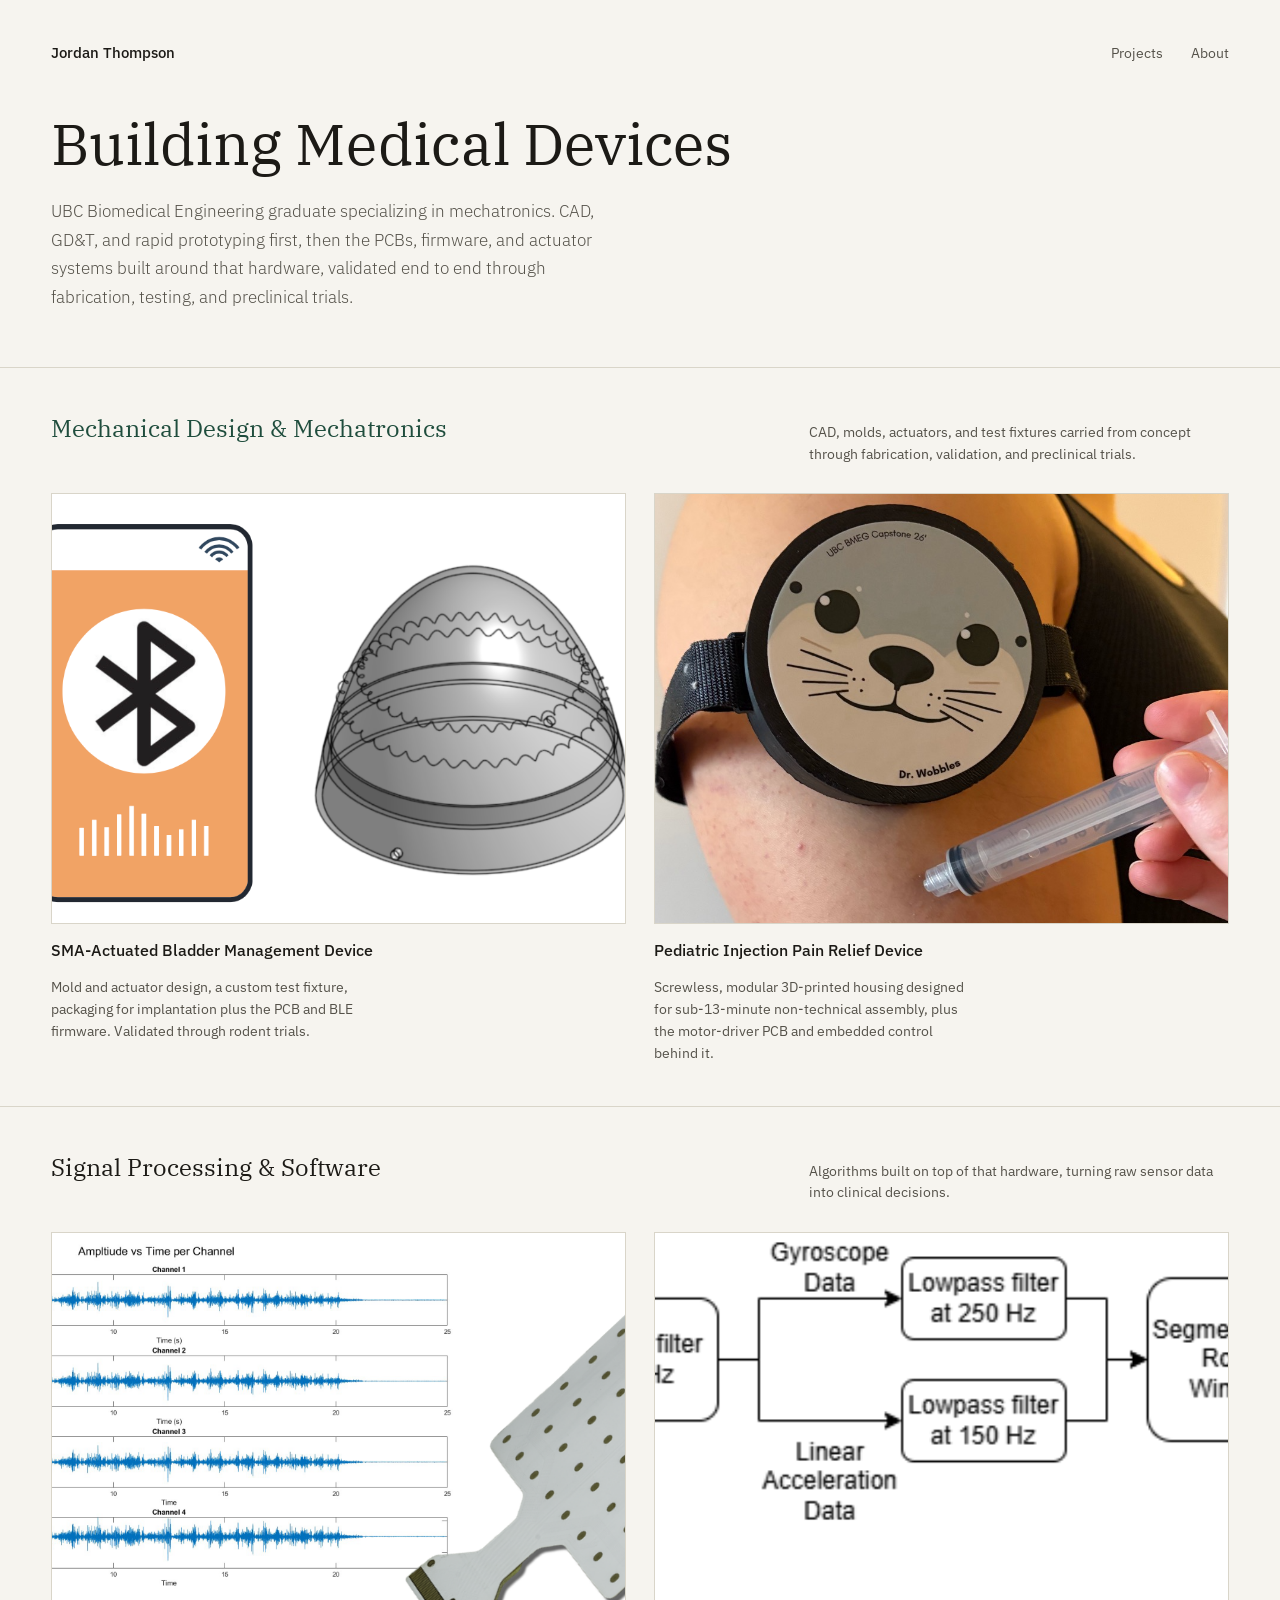
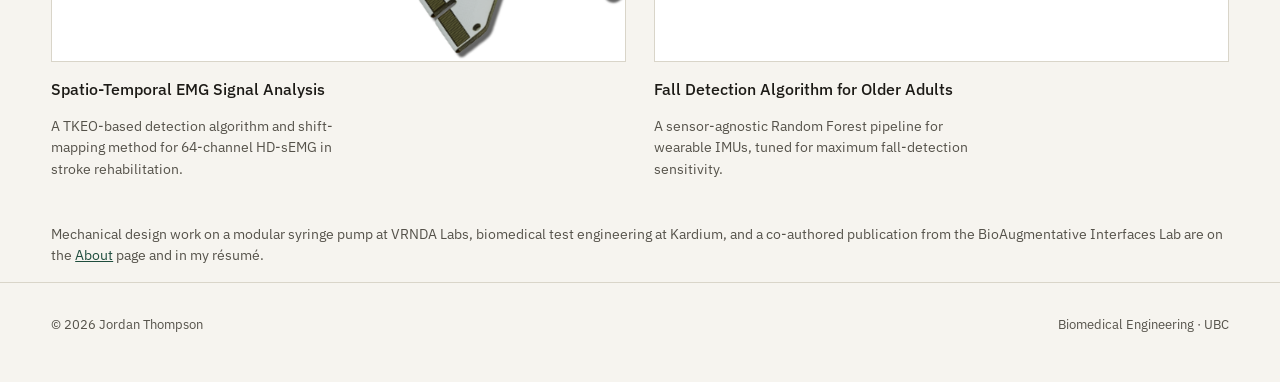
==== commit ac9a9ab7: "formatting and wording" ====
--- a/index.html
+++ b/index.html
@@ -55,7 +55,7 @@
 
   .tile-grid {
     display: grid;
-    grid-template-columns: repeat(auto-fill, minmax(260px, 1fr));
+    grid-template-columns: repeat(auto-fit, minmax(260px, 1fr));
     gap: 2.2rem 1.8rem;
   }
   .tile {
@@ -112,28 +112,28 @@
 <nav>
   <a href="index.html" class="nav-logo">Jordan Thompson</a>
   <ul class="nav-links">
-    <li><a href="index.html">Work</a></li>
+    <li><a href="index.html">Projects</a></li>
     <li><a href="about.html">About</a></li>
   </ul>
 </nav>
 
 <div class="intro">
-  <h1>Mechatronics design engineer building hardware that works inside the body.</h1>
-  <p>UBC Biomedical Engineering graduate specializing in mechatronics — CAD, GD&amp;T, and rapid prototyping first, then the PCBs, firmware, and actuator systems built around that hardware, validated end to end through fabrication, testing, and preclinical trials.</p>
+  <h1>Building Medical Devices</h1>
+  <p>UBC Biomedical Engineering graduate specializing in mechatronics. CAD, GD&amp;T, and rapid prototyping first, then the PCBs, firmware, and actuator systems built around that hardware, validated end to end through fabrication, testing, and preclinical trials.</p>
 </div>
 
 <!-- MECHANICAL DESIGN & MECHATRONICS -->
 <div class="category mecha">
   <div class="category-heading">
-    <h2>Mechanical design &amp; mechatronics</h2>
-    <p>CAD, molds, actuators, and test fixtures carried from concept through fabrication, validation, and — for the bladder device — preclinical trials.</p>
+    <h2>Mechanical Design &amp; Mechatronics</h2>
+    <p>CAD, molds, actuators, and test fixtures carried from concept through fabrication, validation, and preclinical trials.</p>
   </div>
   <div class="tile-grid">
 
     <a href="project-bladder.html" class="tile">
       <div class="tile-img"><img src="bladderCoverPhoto.png" alt="SMA-actuated bladder management device"></div>
       <div class="tile-title">SMA-Actuated Bladder Management Device</div>
-      <div class="tile-desc">Mold and actuator design, a custom test fixture, and packaging for implantation — plus the PCB and BLE firmware — validated through rodent and cadaver trials.</div>
+      <div class="tile-desc">Mold and actuator design, a custom test fixture, packaging for implantation plus the PCB and BLE firmware. Validated through rodent trials.</div>
     </a>
 
     <a href="project-pain-device.html" class="tile">
@@ -148,8 +148,8 @@
 <!-- SIGNAL PROCESSING & SOFTWARE -->
 <div class="category">
   <div class="category-heading">
-    <h2>Signal processing &amp; software</h2>
-    <p>Algorithms built on top of that hardware — turning raw sensor data into clinical decisions.</p>
+    <h2>Signal Processing &amp; Software</h2>
+    <p>Algorithms built on top of that hardware, turning raw sensor data into clinical decisions.</p>
   </div>
   <div class="tile-grid">
 
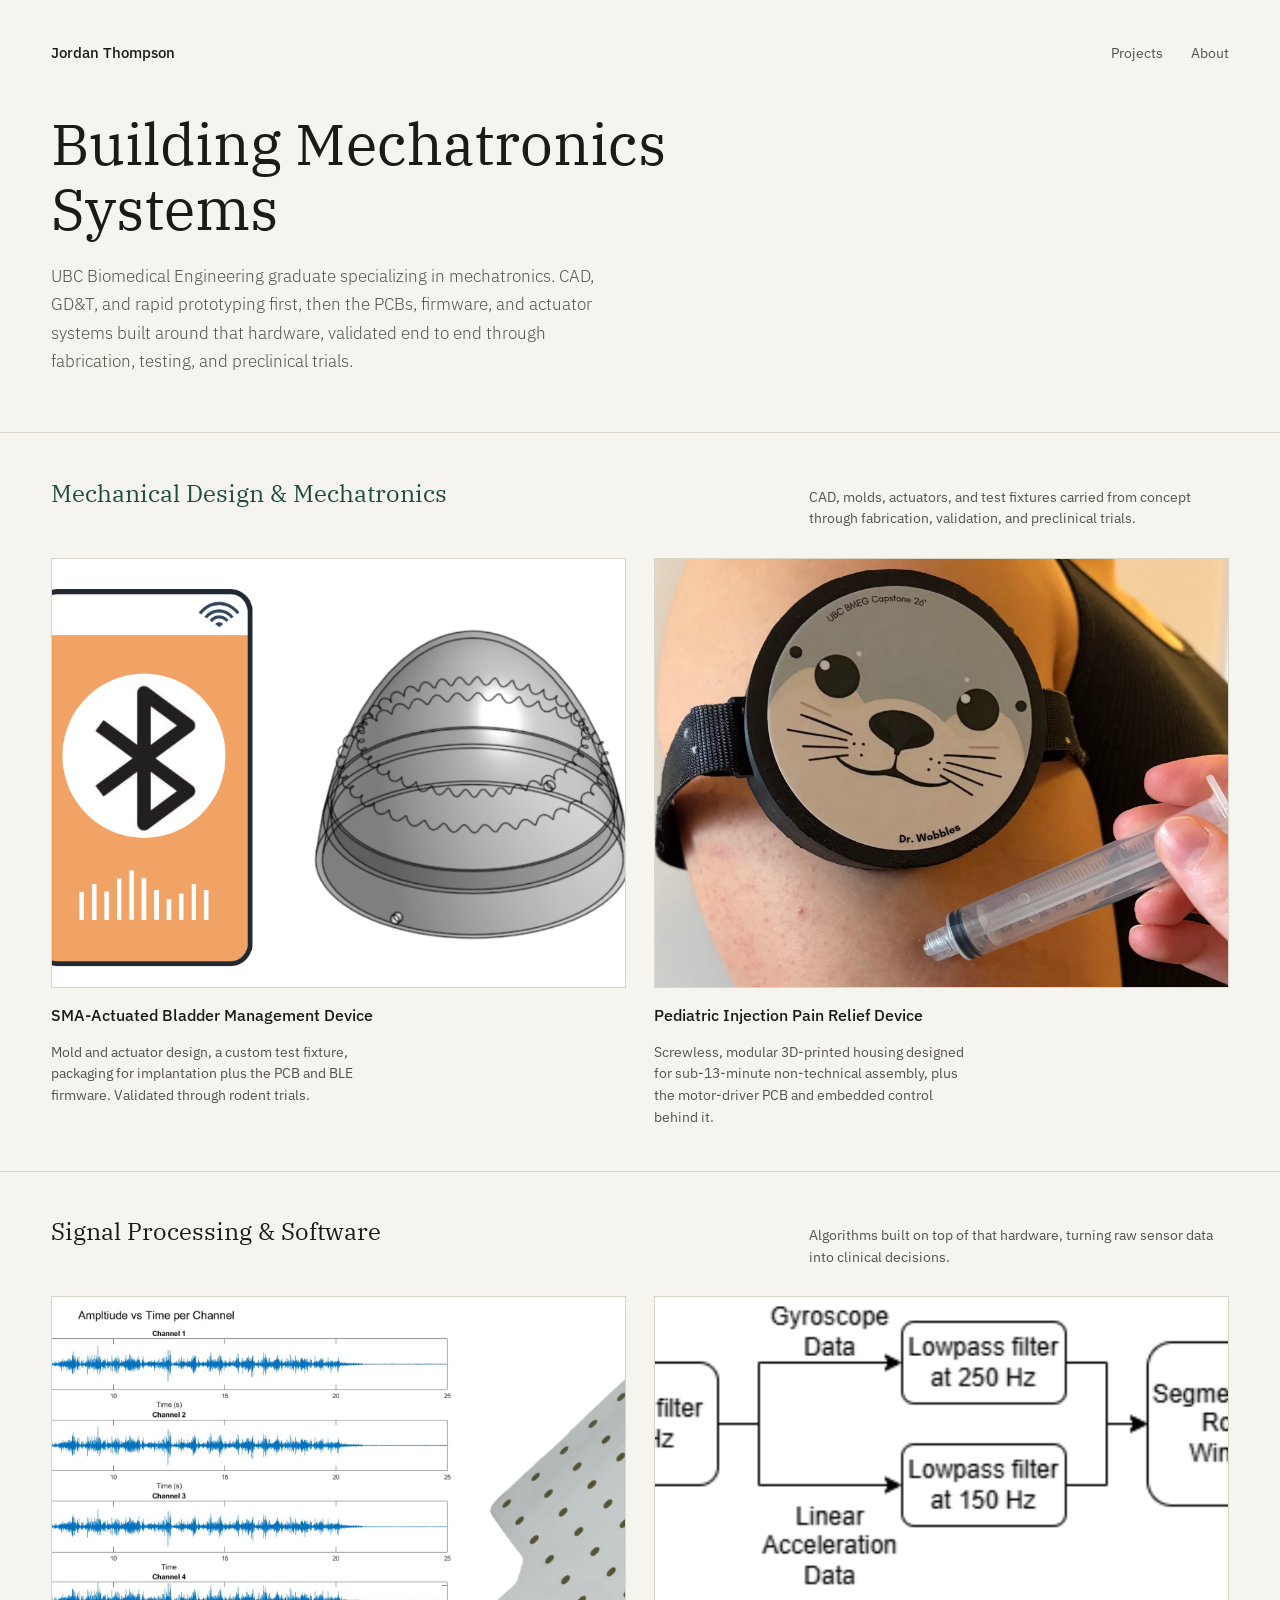
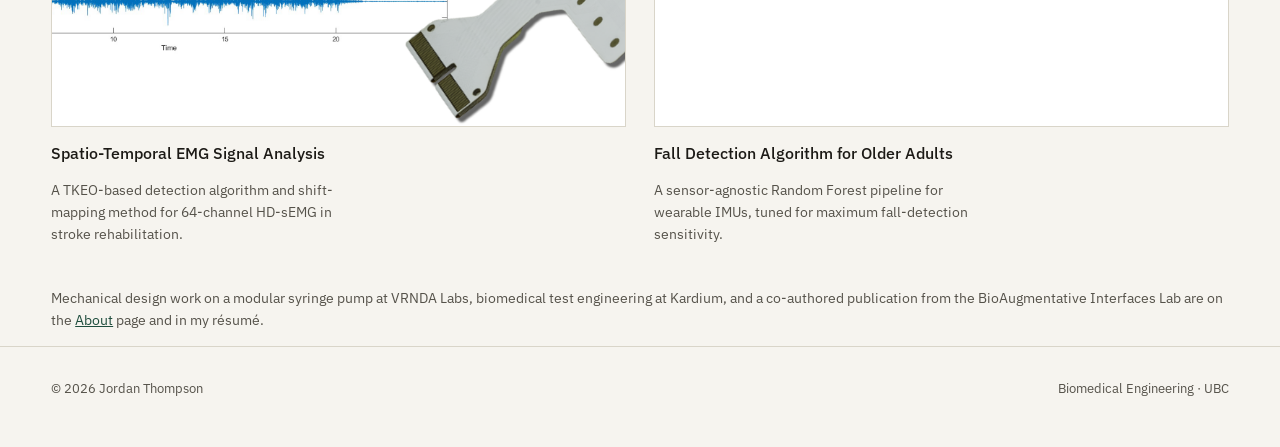
==== commit af01c8e4: "edit wording" ====
--- a/index.html
+++ b/index.html
@@ -118,7 +118,7 @@
 </nav>
 
 <div class="intro">
-  <h1>Building Medical Devices</h1>
+  <h1>Building Mechatronics Systems</h1>
   <p>UBC Biomedical Engineering graduate specializing in mechatronics. CAD, GD&amp;T, and rapid prototyping first, then the PCBs, firmware, and actuator systems built around that hardware, validated end to end through fabrication, testing, and preclinical trials.</p>
 </div>
 
